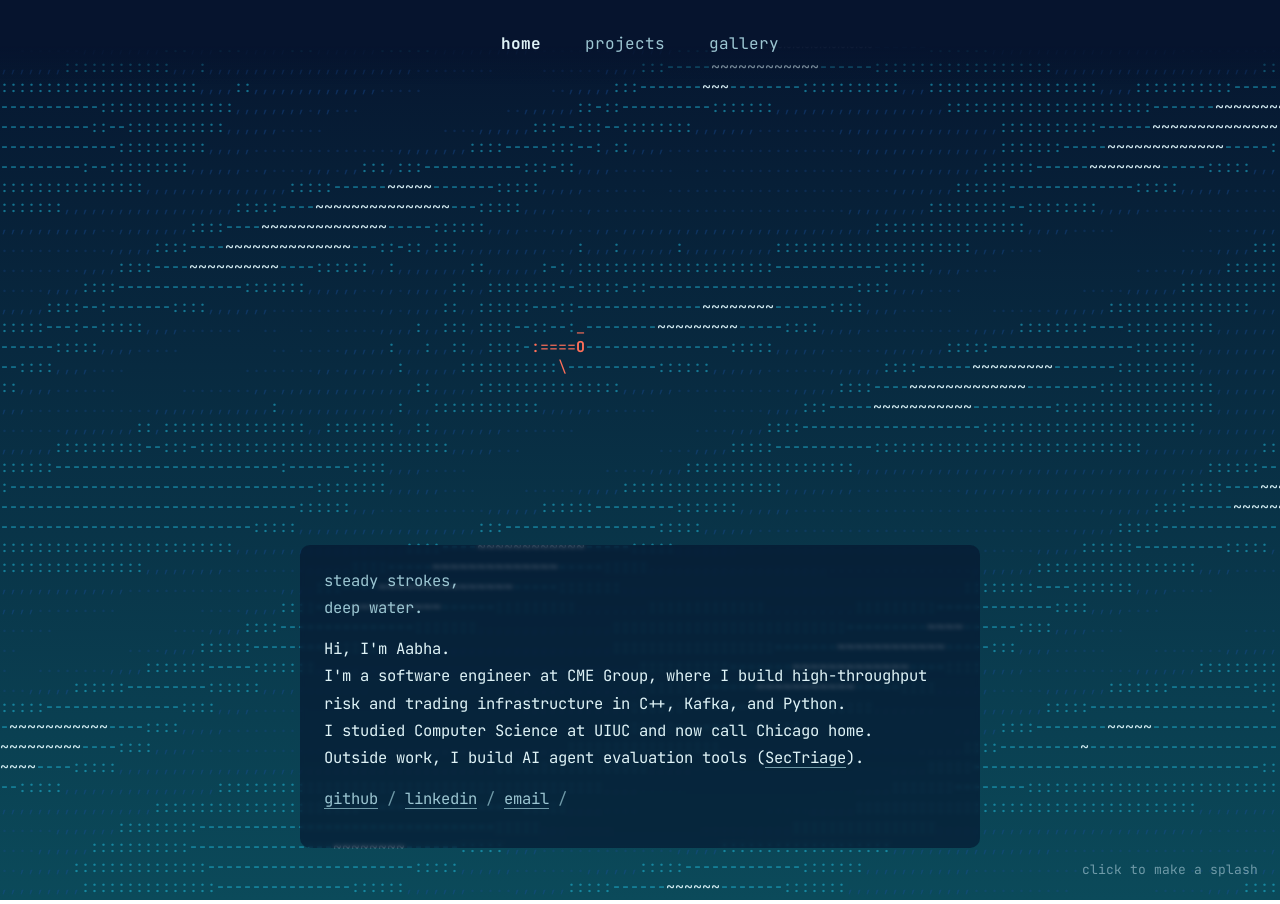
==== index.html @ e5207d67 "Update intro: add Chicago, drop carbon-aware" ====
<!doctype html>
<html lang="en" data-theme="dark">
<head>
<meta charset="utf-8">
<meta name="viewport" content="width=device-width, initial-scale=1">
<title>Aabha Vyas</title>
<meta name="description" content="Software engineer building reliable systems and AI evaluation tools.">
<script src="theme.js"></script>
<link rel="preconnect" href="https://fonts.googleapis.com">
<link rel="preconnect" href="https://fonts.gstatic.com" crossorigin>
<link href="https://fonts.googleapis.com/css2?family=JetBrains+Mono:wght@400;700&display=swap" rel="stylesheet">
<link rel="stylesheet" href="style.css">
</head>
<body class="home">
<canvas id="ocean" aria-hidden="true"></canvas>
<nav>
  <a href="index.html" aria-current="page">home</a>
  <a href="projects.html">projects</a>
  <a href="gallery.html">gallery</a>
</nav>
<main class="home">
  <div class="col home-text">
    <p class="tagline">steady strokes,<br>deep water.</p>
    <p>Hi, I'm Aabha.<br>
    I'm a software engineer at CME Group, where I build high-throughput risk and trading infrastructure in C++, Kafka, and Python.<br>
    I studied Computer Science at UIUC and now call Chicago home.<br>
    Outside work, I build AI agent evaluation tools (<a href="sectriage.html">SecTriage</a>).</p>
    <p class="links">
      <!-- TODO: replace GITHUB_USERNAME with your GitHub username -->
      <a href="https://github.com/aabha-vyas">github</a> /
      <a href="https://www.linkedin.com/in/aabha-vyas">linkedin</a> /
      <a href="mailto:aabha002@gmail.com">email</a> /
    </p>
  </div>
</main>
<div class="hint">click to make a splash</div>
<script src="ocean.js"></script>
</body>
</html>
---- style.css ----
:root {
  --bg: #06142e;
  --bg2: #0b4a5a;
  --text: #dff3f7;
  --dim: #9cc6d2;
  --faint: #6f9aa8;
  --accent: #3df0e0;
  --card: #0e3a5c;
  --card-2: #0c2e4a;
  --khaki: #0f6f7a;
  --line: rgba(223, 243, 247, 0.16);
  --wave-deep: #1b4f9c;
  --wave: #22c4e6;
  --crest: #e4fbff;
  --swimmer: #ff6f59;
}
[data-theme="light"] {
  --bg: #dff6f6;
  --bg2: #dff6f6;
  --text: #06284f;
  --dim: #2d5878;
  --faint: #5c859a;
  --accent: #007f8f;
  --card: #bfe6ea;
  --card-2: #cdeff0;
  --khaki: #8fd8d8;
  --line: rgba(6, 40, 79, 0.18);
  --wave-deep: #1f5fa8;
  --wave: #2a9cc0;
  --crest: #06284f;
  --swimmer: #e0533d;
}

* { box-sizing: border-box; }
html { scroll-behavior: smooth; }
body {
  margin: 0;
  background: linear-gradient(var(--bg), var(--bg2)) fixed;
  color: var(--text);
  font-family: "JetBrains Mono", ui-monospace, "SF Mono", Menlo, Consolas, monospace;
  font-size: 15.5px;
  line-height: 1.75;
  -webkit-font-smoothing: antialiased;
}
a { color: inherit; text-decoration: underline; text-decoration-color: var(--faint); text-underline-offset: 4px; }
a:hover { text-decoration-color: var(--accent); color: var(--accent); }
img { max-width: 100%; display: block; }

/* navigation */
nav {
  position: relative; z-index: 5;
  display: flex; justify-content: center; align-items: center; gap: 44px;
  padding: 30px 20px 26px;
  background: linear-gradient(var(--bg) 55%, transparent);
}
nav a { color: var(--dim); text-decoration: none; font-size: 16px; }
nav a:hover { color: var(--text); }
nav a[aria-current="page"] { color: var(--text); font-weight: 700; }

.col { width: min(680px, calc(100% - 40px)); margin: 0 auto; }
.wide { width: min(1080px, calc(100% - 40px)); margin: 0 auto; }

/* home */
#ocean { position: fixed; inset: 0; width: 100%; height: 100%; z-index: 0; }
body.home { overflow-x: hidden; }
main.home {
  position: relative; z-index: 2; min-height: calc(100vh - 80px);
  display: flex; flex-direction: column; justify-content: flex-end;
  padding-bottom: 56px; pointer-events: none;
}
main.home a { pointer-events: auto; }
.home-text { padding: 22px 24px; border-radius: 10px;
  background: color-mix(in srgb, var(--bg) 62%, transparent); backdrop-filter: blur(2px); }
.tagline { color: var(--dim); margin: 0 0 26px; }
.home-text p { margin: 0 0 14px; }
.links { color: var(--faint); }
.links a { color: var(--dim); }
.hint { position: fixed; right: 22px; bottom: 18px; z-index: 2; color: var(--faint); font-size: 13px; pointer-events: none; }

/* shared page pieces */
h1, h2 { font-weight: 700; line-height: 1.3; margin: 0; }
h1 { font-size: 28px; }
h2 { font-size: 20px; }
.page-head { padding: 54px 0 26px; }
.sub { color: var(--dim); margin: 6px 0 0; }
.tag { font-size: 13px; color: var(--faint); margin-left: 10px; font-weight: 400; }
.chip { display: inline-block; background: var(--khaki); color: #e4fbff; font-size: 12px; padding: 1px 10px; border-radius: 99px; margin-right: 10px; }
[data-theme="light"] .chip { color: #06284f; }
h3.label { font-size: 13px; letter-spacing: .12em; text-transform: uppercase; color: var(--accent); margin: 38px 0 10px; font-weight: 700; }

/* projects grid */
.cards { display: grid; grid-template-columns: repeat(auto-fill, minmax(320px, 1fr)); gap: 26px; padding-bottom: 80px; }
.card-link { text-decoration: none; display: block; }
.poster {
  aspect-ratio: 4 / 3; border-radius: 6px; padding: 26px; position: relative; overflow: hidden;
  display: flex; flex-direction: column; justify-content: space-between; color: #e4fbff;
  transition: transform .25s ease;
}
.card-link:hover .poster { transform: translateY(-3px); }
.poster .name { font-size: 22px; font-weight: 700; }
.poster pre { margin: 0; font: inherit; font-size: 13px; line-height: 1.6; color: rgba(228,251,255,.82); }
.poster.sec { background: radial-gradient(120% 90% at 85% 100%, #22c4e6 0%, rgba(34,196,230,0) 55%), linear-gradient(160deg, #0e3a8c, #06142e 70%); }
.poster.green { background: radial-gradient(120% 90% at 10% 100%, #3ddba0 0%, rgba(61,219,160,0) 60%), linear-gradient(160deg, #0d5a4a, #06142e 75%); }
.poster.soon { background: transparent; border: 1.5px dashed var(--line); color: var(--faint); align-items: center; justify-content: center; }
.card-meta { margin-top: 14px; font-size: 17px; font-weight: 700; }
.card-desc { color: var(--dim); margin: 0; }

/* project page */
article p { margin: 0 0 16px; }
.box { background: var(--card); color: #e4fbff; border-radius: 8px; padding: 20px 24px; margin: 18px 0; }
.box.alt { background: var(--card-2); color: var(--text); }
.box h3.label { margin-top: 0; color: inherit; opacity: .8; }
[data-theme="light"] .box { color: var(--text); }
.stats { display: grid; grid-template-columns: repeat(3, 1fr); gap: 14px; margin: 18px 0; }
.stat { background: var(--card-2); border-radius: 8px; padding: 16px 18px; }
.stat .n { font-size: 24px; font-weight: 700; }
.stat .l { font-size: 13px; color: var(--dim); }
.bar-row { display: grid; grid-template-columns: 170px 1fr; gap: 14px; align-items: center; margin: 12px 0; }
.track { background: rgba(0,0,0,.25); border-radius: 6px; height: 28px; overflow: hidden; }
[data-theme="light"] .track { background: rgba(6,40,79,.1); }
.fill { height: 100%; display: flex; align-items: center; padding-left: 10px; font-size: 13px; font-weight: 700; color: #06142e; }
.fill.agent { width: 92%; background: var(--accent); }
[data-theme="light"] .fill.agent { color: #dff6f6; }
.fill.scan { width: 30%; background: var(--dim); }
[data-theme="light"] .fill.scan { color: #dff6f6; }
.note { font-size: 13.5px; color: var(--dim); }
.todo { border: 1.5px dashed var(--accent); border-radius: 8px; padding: 14px 20px; }
.todo b { color: var(--accent); }
ul.clean { padding-left: 20px; margin: 0 0 16px; }
.back { display: inline-block; margin-top: 40px; color: var(--dim); }

/* gallery */
.grid { column-count: 3; column-gap: 16px; padding-bottom: 80px; }
.grid figure { margin: 0 0 16px; break-inside: avoid; cursor: zoom-in; }
.grid img { width: 100%; border-radius: 4px; }
.grid figcaption { font-size: 13px; color: var(--dim); padding-top: 6px; }
.empty { color: var(--dim); padding: 30px 0 80px; }
#lightbox { position: fixed; inset: 0; z-index: 20; background: rgba(3, 10, 24, .94); display: none;
  align-items: center; justify-content: center; flex-direction: column; padding: 20px; cursor: zoom-out; }
#lightbox.open { display: flex; }
#lightbox img { max-height: 84vh; max-width: 94vw; border-radius: 4px; }
#lightbox p { color: #dff3f7; margin: 12px 0 0; font-size: 14px; }

footer { padding: 30px 0 50px; color: var(--faint); font-size: 13px; border-top: 1px solid var(--line); }

@media (max-width: 760px) {
  nav { gap: 26px; padding-top: 26px; }
  .grid { column-count: 2; }
  .stats { grid-template-columns: 1fr; }
  .bar-row { grid-template-columns: 1fr; gap: 6px; }
  .hint { display: none; }
  main.home { padding-bottom: 36px; }
}
@media (max-width: 480px) { .grid { column-count: 1; } }
@media (prefers-reduced-motion: reduce) { * { transition: none !important; scroll-behavior: auto !important; } }
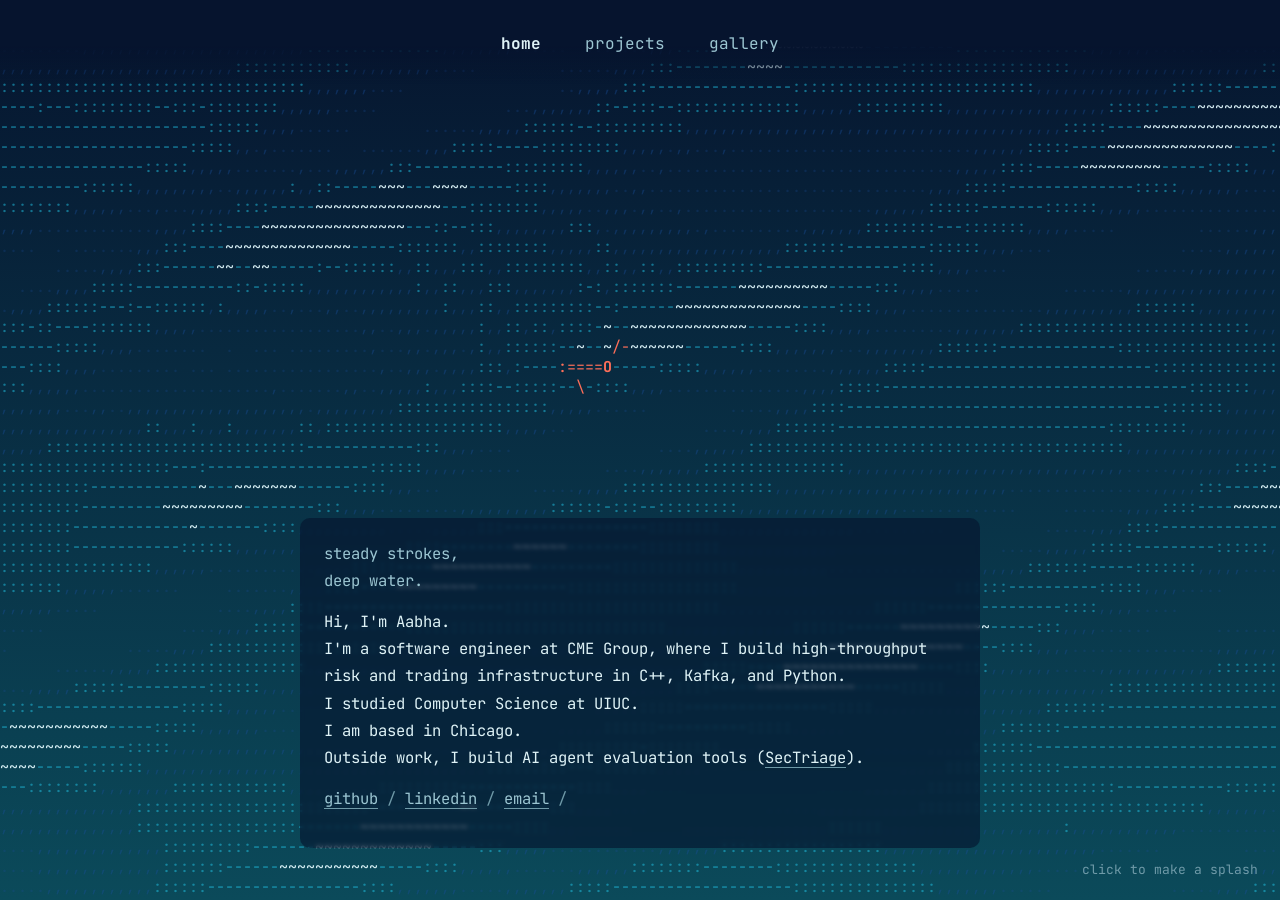
==== commit 31da798f: "Chicago on its own line" ====
--- a/index.html
+++ b/index.html
@@ -23,7 +23,8 @@
     <p class="tagline">steady strokes,<br>deep water.</p>
     <p>Hi, I'm Aabha.<br>
     I'm a software engineer at CME Group, where I build high-throughput risk and trading infrastructure in C++, Kafka, and Python.<br>
-    I studied Computer Science at UIUC and now call Chicago home.<br>
+    I studied Computer Science at UIUC.<br>
+    I am based in Chicago.<br>
     Outside work, I build AI agent evaluation tools (<a href="sectriage.html">SecTriage</a>).</p>
     <p class="links">
       <!-- TODO: replace GITHUB_USERNAME with your GitHub username -->
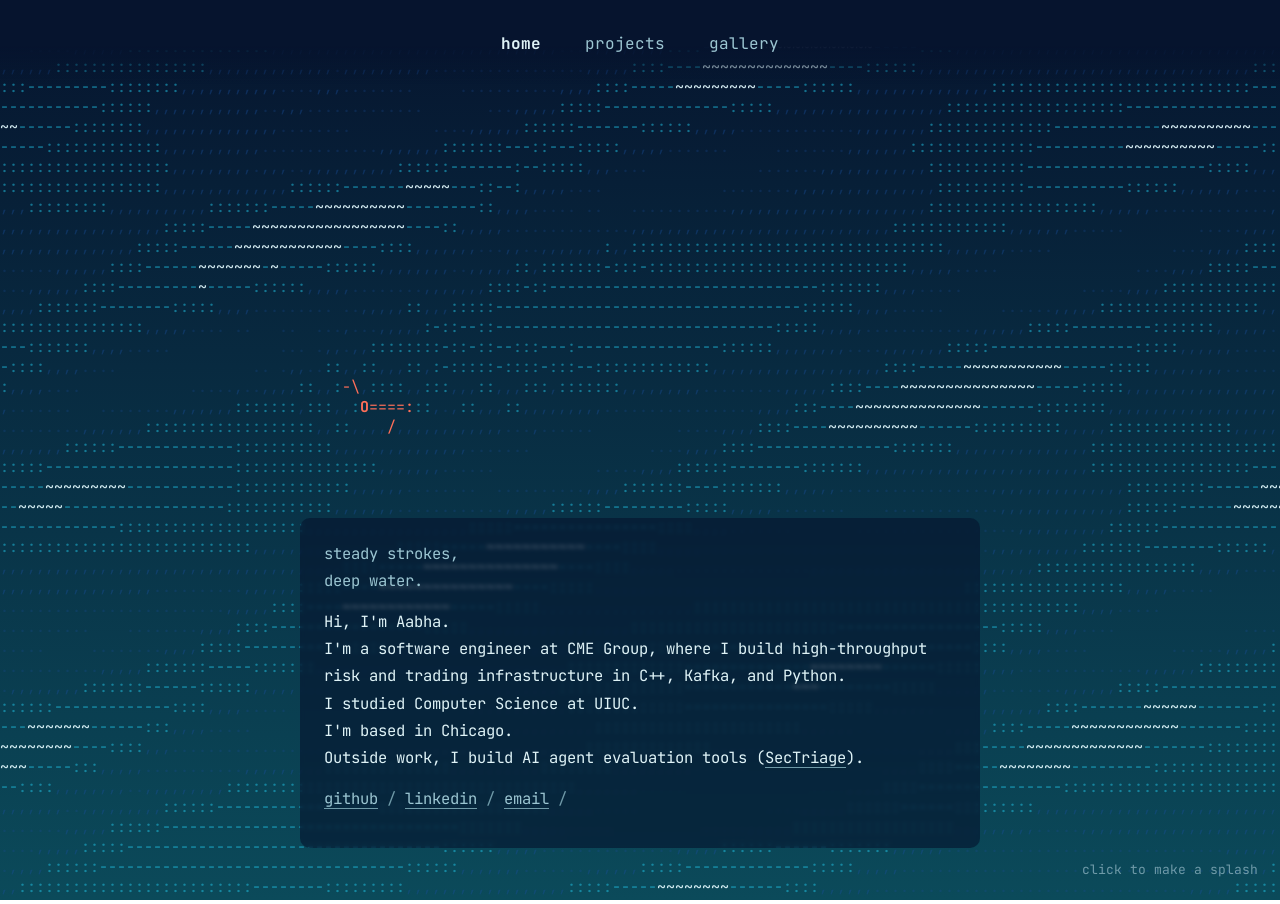
==== commit 6a799d87: "Use contraction" ====
--- a/index.html
+++ b/index.html
@@ -24,7 +24,7 @@
     <p>Hi, I'm Aabha.<br>
     I'm a software engineer at CME Group, where I build high-throughput risk and trading infrastructure in C++, Kafka, and Python.<br>
     I studied Computer Science at UIUC.<br>
-    I am based in Chicago.<br>
+    I'm based in Chicago.<br>
     Outside work, I build AI agent evaluation tools (<a href="sectriage.html">SecTriage</a>).</p>
     <p class="links">
       <!-- TODO: replace GITHUB_USERNAME with your GitHub username -->
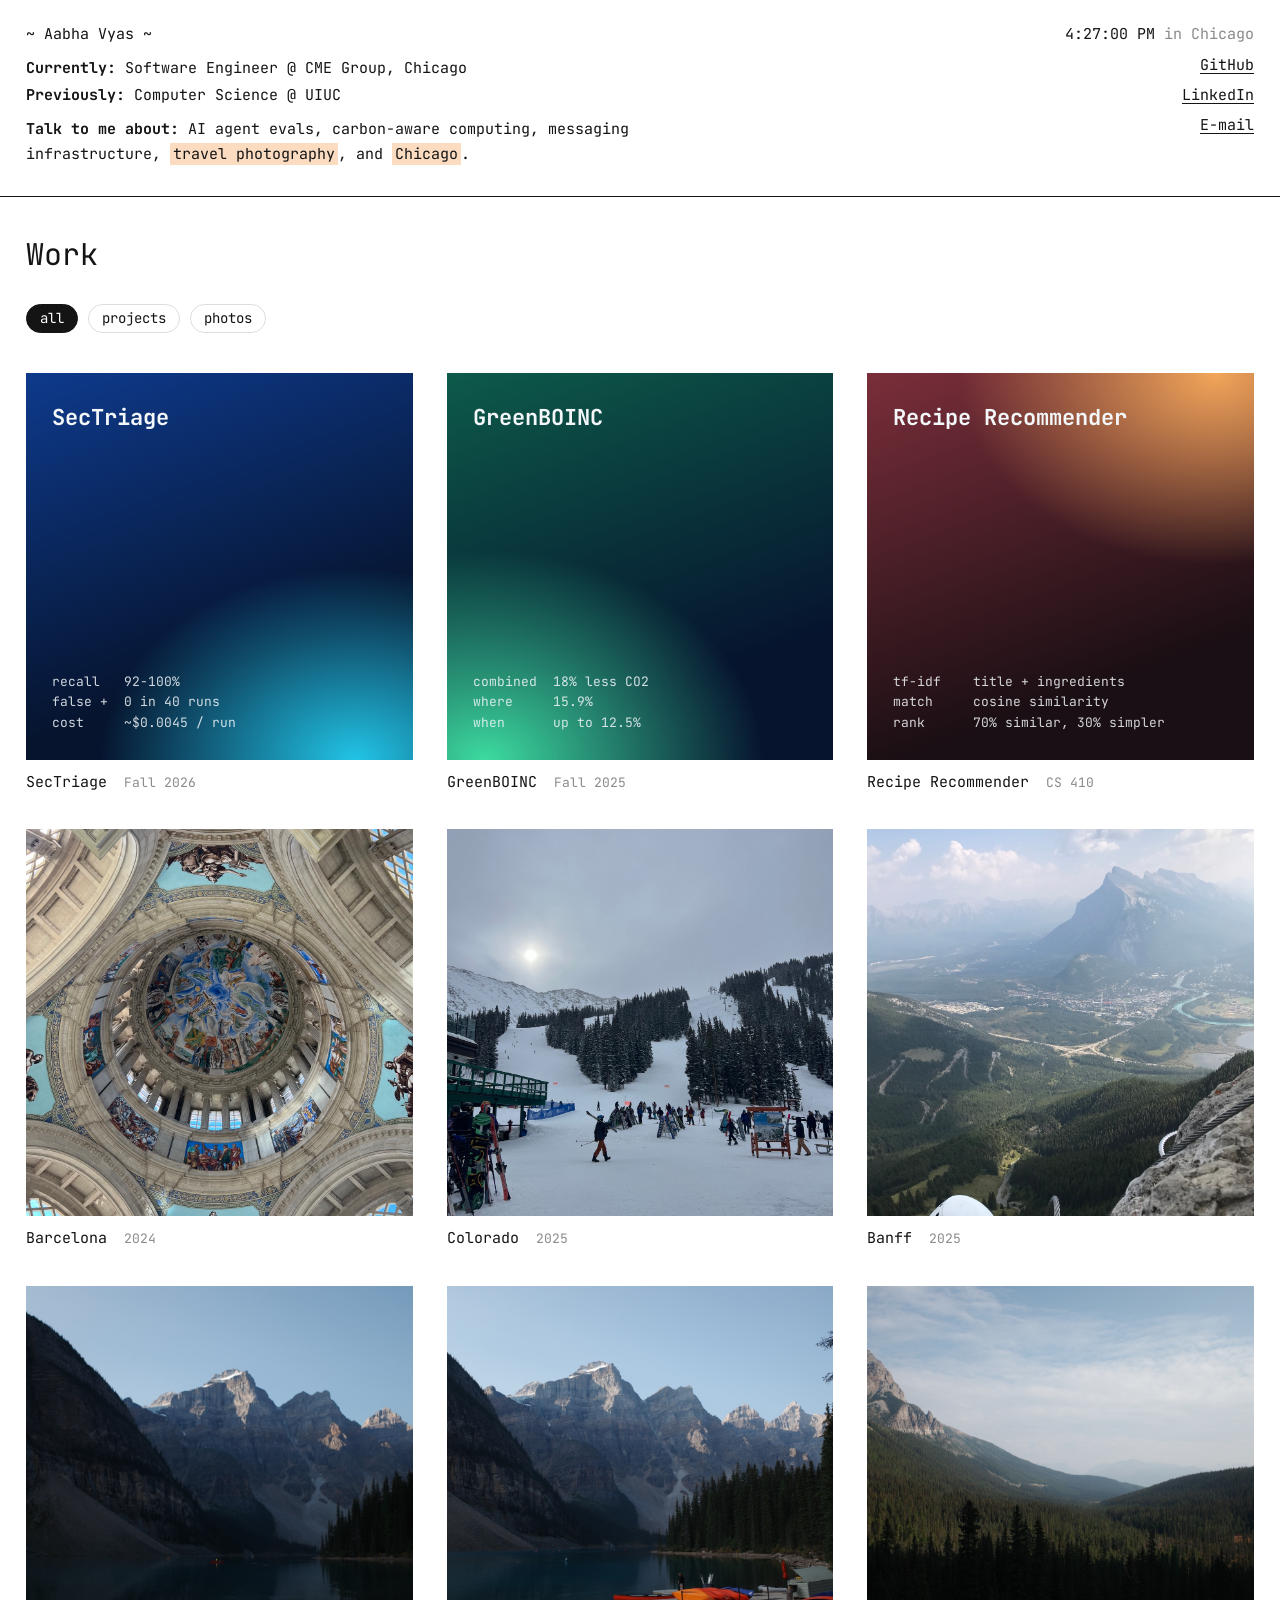
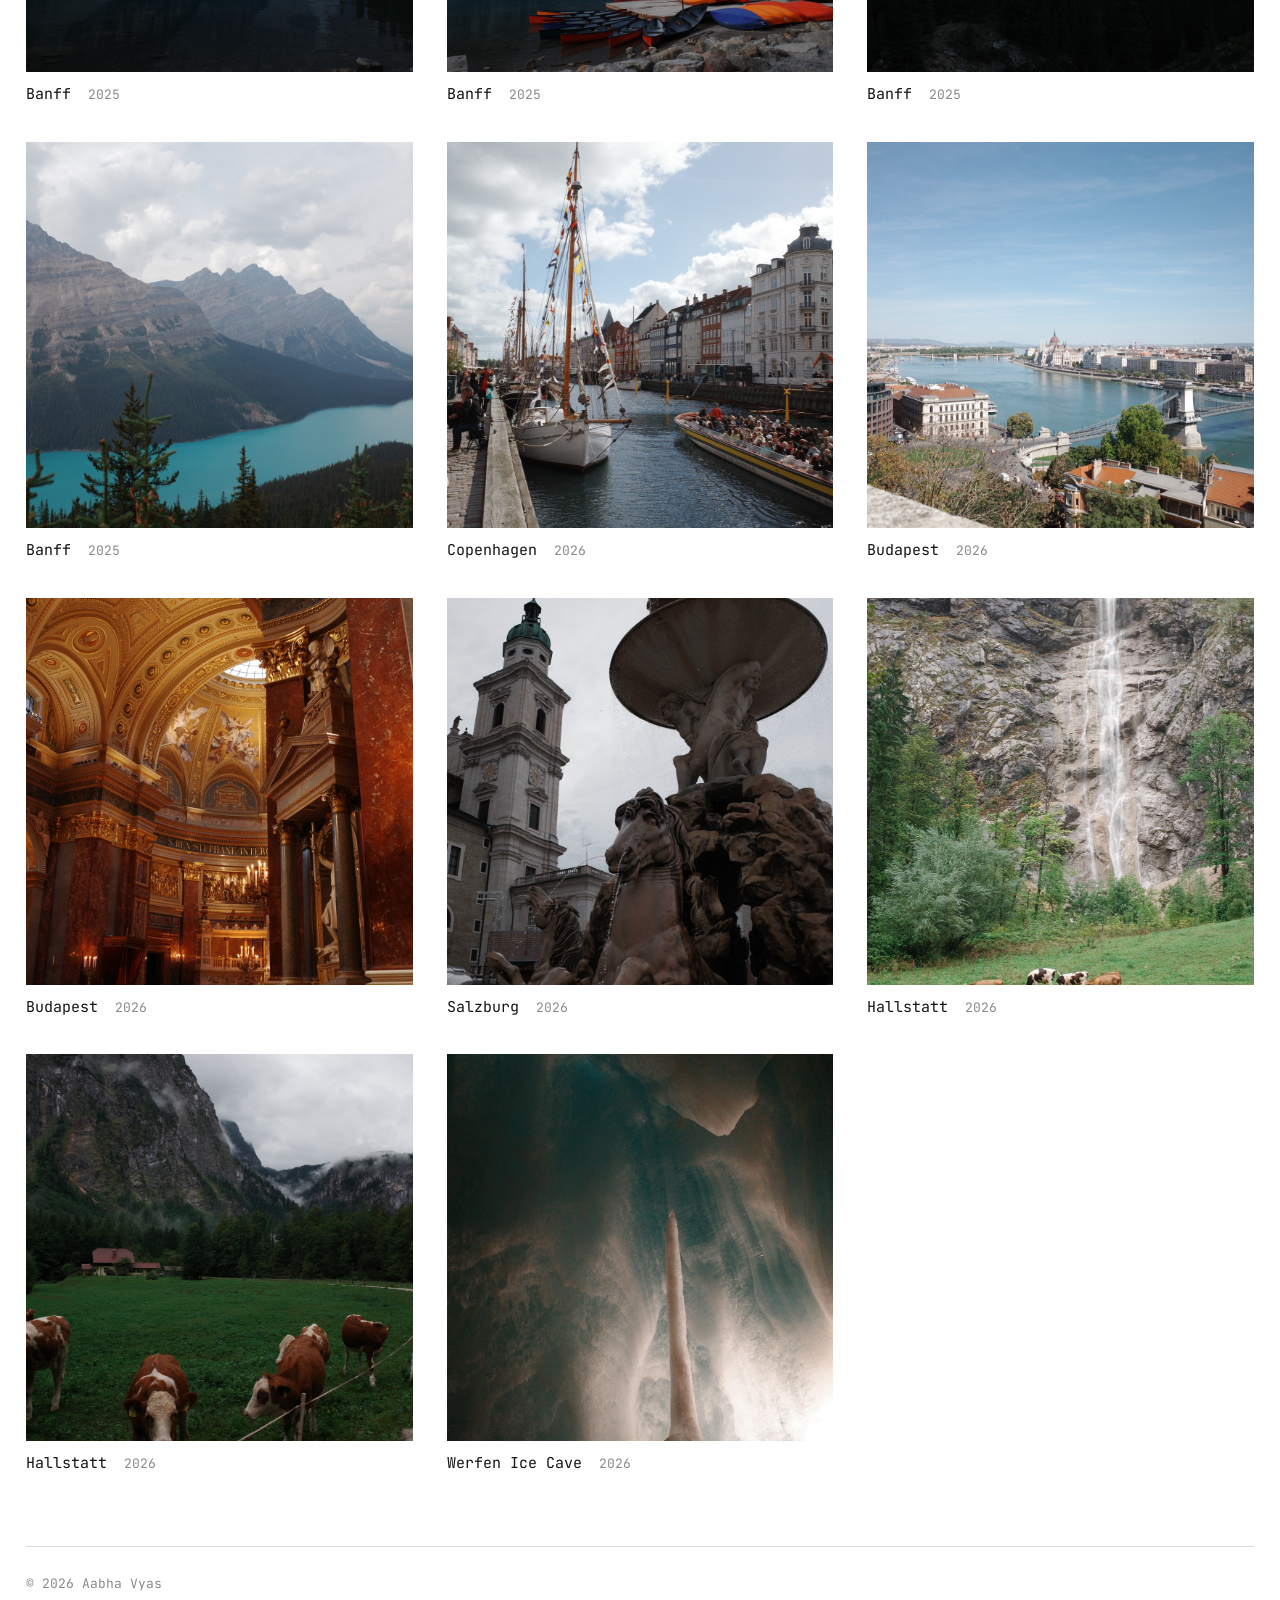
==== commit de7a98f7: "Redesign site with light header layout and filterable work grid Adds the Recipe Recommender project " ====
--- a/index.html
+++ b/index.html
@@ -1,5 +1,5 @@
 <!doctype html>
-<html lang="en" data-theme="dark">
+<html lang="en" data-theme="light">
 <head>
 <meta charset="utf-8">
 <meta name="viewport" content="width=device-width, initial-scale=1">
@@ -11,30 +11,68 @@
 <link href="https://fonts.googleapis.com/css2?family=JetBrains+Mono:wght@400;700&display=swap" rel="stylesheet">
 <link rel="stylesheet" href="style.css">
 </head>
-<body class="home">
-<canvas id="ocean" aria-hidden="true"></canvas>
-<nav>
-  <a href="index.html" aria-current="page">home</a>
-  <a href="projects.html">projects</a>
-  <a href="gallery.html">gallery</a>
-</nav>
-<main class="home">
-  <div class="col home-text">
-    <p class="tagline">steady strokes,<br>deep water.</p>
-    <p>Hi, I'm Aabha.<br>
-    I'm a software engineer at CME Group, where I build high-throughput risk and trading infrastructure in C++, Kafka, and Python.<br>
-    I studied Computer Science at UIUC.<br>
-    I'm based in Chicago.<br>
-    Outside work, I build AI agent evaluation tools (<a href="sectriage.html">SecTriage</a>).</p>
-    <p class="links">
-      <!-- TODO: replace GITHUB_USERNAME with your GitHub username -->
-      <a href="https://github.com/aabha-vyas">github</a> /
-      <a href="https://www.linkedin.com/in/aabha-vyas">linkedin</a> /
-      <a href="mailto:aabha002@gmail.com">email</a> /
-    </p>
+<body>
+<header class="intro">
+  <div class="intro-left">
+    <p class="site-name">~ Aabha Vyas ~</p>
+    <p><b>Currently:</b> Software Engineer @ CME Group, Chicago</p>
+    <p><b>Previously:</b> Computer Science @ UIUC</p>
+    <!-- Edit this line to whatever you actually like talking about. -->
+    <p class="about"><b>Talk to me about:</b> AI agent evals, carbon-aware computing, messaging infrastructure, <mark>travel photography</mark>, and <mark>Chicago</mark>.</p>
   </div>
+  <div class="intro-right">
+    <p class="clock"><span id="clock">&nbsp;</span> <span class="faint">in Chicago</span></p>
+    <ul class="side-links">
+      <li><a href="https://github.com/aabha-vyas">GitHub</a></li>
+      <li><a href="https://www.linkedin.com/in/aabha-vyas">LinkedIn</a></li>
+      <li><a href="mailto:aabha002@gmail.com">E-mail</a></li>
+    </ul>
+  </div>
+</header>
+
+<main class="work" id="work">
+  <h2>Work</h2>
+  <div class="pills" role="group" aria-label="Filter work">
+    <button class="pill on" data-filter="all">all</button>
+    <button class="pill" data-filter="projects">projects</button>
+    <button class="pill" data-filter="photos">photos</button>
+  </div>
+
+  <div class="tiles" id="tiles">
+    <a class="tile" data-kind="projects" href="sectriage.html">
+      <div class="poster sec">
+        <div class="name">SecTriage</div>
+        <pre>recall   92-100%
+false +  0 in 40 runs
+cost     ~$0.0045 / run</pre>
+      </div>
+      <p class="tile-cap">SecTriage <span class="tag">Fall 2026</span></p>
+    </a>
+    <a class="tile" data-kind="projects" href="greenboinc.html">
+      <div class="poster green">
+        <div class="name">GreenBOINC</div>
+        <pre>combined  18% less CO2
+where     15.9%
+when      up to 12.5%</pre>
+      </div>
+      <p class="tile-cap">GreenBOINC <span class="tag">Fall 2025</span></p>
+    </a>
+    <a class="tile" data-kind="projects" href="recipes.html">
+      <div class="poster recipe">
+        <div class="name">Recipe Recommender</div>
+        <pre>tf-idf    title + ingredients
+match     cosine similarity
+rank      70% similar, 30% simpler</pre>
+      </div>
+      <p class="tile-cap">Recipe Recommender <span class="tag">CS 410</span></p>
+    </a>
+    <!-- photo tiles are added from photos.js -->
+  </div>
+  <footer>&copy; 2026 Aabha Vyas</footer>
 </main>
-<div class="hint">click to make a splash</div>
-<script src="ocean.js"></script>
+
+<div id="lightbox"><img alt=""><p></p></div>
+<script src="photos.js"></script>
+<script src="site.js"></script>
 </body>
 </html>
--- a/style.css
+++ b/style.css
@@ -1,155 +1,148 @@
 :root {
-  --bg: #06142e;
-  --bg2: #0b4a5a;
-  --text: #dff3f7;
-  --dim: #9cc6d2;
-  --faint: #6f9aa8;
-  --accent: #3df0e0;
-  --card: #0e3a5c;
-  --card-2: #0c2e4a;
-  --khaki: #0f6f7a;
-  --line: rgba(223, 243, 247, 0.16);
-  --wave-deep: #1b4f9c;
-  --wave: #22c4e6;
-  --crest: #e4fbff;
-  --swimmer: #ff6f59;
-}
-[data-theme="light"] {
-  --bg: #dff6f6;
-  --bg2: #dff6f6;
-  --text: #06284f;
-  --dim: #2d5878;
-  --faint: #5c859a;
-  --accent: #007f8f;
-  --card: #bfe6ea;
-  --card-2: #cdeff0;
-  --khaki: #8fd8d8;
-  --line: rgba(6, 40, 79, 0.18);
-  --wave-deep: #1f5fa8;
-  --wave: #2a9cc0;
-  --crest: #06284f;
-  --swimmer: #e0533d;
+  --bg: #ffffff;
+  --text: #141414;
+  --dim: #555555;
+  --faint: #8a8a8a;
+  --rule: #141414;
+  --line: rgba(20, 20, 20, 0.14);
+  --accent: #b4532a;
+  --mark: #fbdcc0;
+  --card: #f5f1ea;
+  --card-2: #faf8f4;
+  --chip: #fbdcc0;
 }
 
 * { box-sizing: border-box; }
 html { scroll-behavior: smooth; }
 body {
   margin: 0;
-  background: linear-gradient(var(--bg), var(--bg2)) fixed;
+  background: var(--bg);
   color: var(--text);
   font-family: "JetBrains Mono", ui-monospace, "SF Mono", Menlo, Consolas, monospace;
-  font-size: 15.5px;
-  line-height: 1.75;
+  font-size: 15px;
+  line-height: 1.7;
   -webkit-font-smoothing: antialiased;
 }
-a { color: inherit; text-decoration: underline; text-decoration-color: var(--faint); text-underline-offset: 4px; }
-a:hover { text-decoration-color: var(--accent); color: var(--accent); }
+a { color: inherit; text-decoration: underline; text-underline-offset: 3px; text-decoration-thickness: 1px; }
+a:hover { color: var(--accent); }
 img { max-width: 100%; display: block; }
+mark { background: var(--mark); color: inherit; padding: 1px 3px; }
+.faint { color: var(--faint); }
 
-/* navigation */
-nav {
-  position: relative; z-index: 5;
-  display: flex; justify-content: center; align-items: center; gap: 44px;
-  padding: 30px 20px 26px;
-  background: linear-gradient(var(--bg) 55%, transparent);
+/* top of every page */
+.intro, .site-head {
+  display: flex; justify-content: space-between; align-items: flex-start; gap: 30px;
+  padding: 22px 26px 26px; border-bottom: 1.5px solid var(--rule);
 }
-nav a { color: var(--dim); text-decoration: none; font-size: 16px; }
-nav a:hover { color: var(--text); }
-nav a[aria-current="page"] { color: var(--text); font-weight: 700; }
+.intro p { margin: 0 0 2px; }
+.intro .site-name { margin-bottom: 8px; }
+.intro .about { max-width: 640px; margin-top: 8px; }
+.site-name { font-weight: 400; text-decoration: none; }
+.intro-right { text-align: right; flex-shrink: 0; }
+.clock { margin: 0 0 14px; font-variant-numeric: tabular-nums; }
+.side-links { list-style: none; margin: 0; padding: 0; line-height: 2; }
+.site-head { align-items: center; padding-bottom: 20px; }
+.site-head nav { display: flex; gap: 26px; }
+.site-head nav a { text-decoration: none; color: var(--dim); }
+.site-head nav a:hover, .site-head nav a[aria-current="page"] { color: var(--text); text-decoration: underline; }
 
-.col { width: min(680px, calc(100% - 40px)); margin: 0 auto; }
+/* home: work grid */
+.work { padding: 0 26px; }
+.work h2 { font-size: 30px; font-weight: 400; margin: 38px 0 30px; }
+.pills { display: flex; gap: 10px; flex-wrap: wrap; margin-bottom: 40px; }
+.pill {
+  font: inherit; font-size: 14px; color: var(--text); background: transparent; cursor: pointer;
+  border: 1px solid var(--line); border-radius: 99px; padding: 2px 13px;
+}
+.pill:hover { border-color: var(--text); }
+.pill.on { background: var(--text); border-color: var(--text); color: var(--bg); }
+.tiles { display: grid; grid-template-columns: repeat(3, 1fr); gap: 34px; padding-bottom: 70px; }
+.tile { display: block; text-decoration: none; }
+.tile[hidden] { display: none; }
+.tile .poster, .tile .photo { aspect-ratio: 1 / 1; border-radius: 0; }
+.photo { overflow: hidden; background: var(--card); }
+.photo img { width: 100%; height: 100%; object-fit: cover; transition: transform .35s ease; }
+.tile:hover .photo img { transform: scale(1.03); }
+.tile-cap { margin: 10px 0 0; }
+.tile:hover .tile-cap { text-decoration: underline; text-underline-offset: 3px; }
+
+.col { width: min(700px, calc(100% - 40px)); margin: 0 auto; }
 .wide { width: min(1080px, calc(100% - 40px)); margin: 0 auto; }
 
-/* home */
-#ocean { position: fixed; inset: 0; width: 100%; height: 100%; z-index: 0; }
-body.home { overflow-x: hidden; }
-main.home {
-  position: relative; z-index: 2; min-height: calc(100vh - 80px);
-  display: flex; flex-direction: column; justify-content: flex-end;
-  padding-bottom: 56px; pointer-events: none;
-}
-main.home a { pointer-events: auto; }
-.home-text { padding: 22px 24px; border-radius: 10px;
-  background: color-mix(in srgb, var(--bg) 62%, transparent); backdrop-filter: blur(2px); }
-.tagline { color: var(--dim); margin: 0 0 26px; }
-.home-text p { margin: 0 0 14px; }
-.links { color: var(--faint); }
-.links a { color: var(--dim); }
-.hint { position: fixed; right: 22px; bottom: 18px; z-index: 2; color: var(--faint); font-size: 13px; pointer-events: none; }
+/* shared page pieces */
+h1, h2 { font-weight: 400; line-height: 1.3; margin: 0; }
+h1 { font-size: 30px; }
+h2 { font-size: 20px; }
+.page-head { padding: 44px 0 24px; }
+.sub { color: var(--dim); margin: 6px 0 0; }
+.tag { font-size: 13px; color: var(--faint); margin-left: 8px; font-weight: 400; }
+.chip { display: inline-block; background: var(--chip); color: var(--text); font-size: 12px; padding: 1px 10px; border-radius: 99px; margin-right: 10px; }
+h3.label { font-size: 13px; letter-spacing: .1em; text-transform: uppercase; color: var(--accent); margin: 38px 0 10px; font-weight: 700; }
 
-/* shared page pieces */
-h1, h2 { font-weight: 700; line-height: 1.3; margin: 0; }
-h1 { font-size: 28px; }
-h2 { font-size: 20px; }
-.page-head { padding: 54px 0 26px; }
-.sub { color: var(--dim); margin: 6px 0 0; }
-.tag { font-size: 13px; color: var(--faint); margin-left: 10px; font-weight: 400; }
-.chip { display: inline-block; background: var(--khaki); color: #e4fbff; font-size: 12px; padding: 1px 10px; border-radius: 99px; margin-right: 10px; }
-[data-theme="light"] .chip { color: #06284f; }
-h3.label { font-size: 13px; letter-spacing: .12em; text-transform: uppercase; color: var(--accent); margin: 38px 0 10px; font-weight: 700; }
-
-/* projects grid */
-.cards { display: grid; grid-template-columns: repeat(auto-fill, minmax(320px, 1fr)); gap: 26px; padding-bottom: 80px; }
+/* projects page and posters */
+.cards { display: grid; grid-template-columns: repeat(auto-fill, minmax(300px, 1fr)); gap: 30px; padding-bottom: 70px; }
 .card-link { text-decoration: none; display: block; }
 .poster {
-  aspect-ratio: 4 / 3; border-radius: 6px; padding: 26px; position: relative; overflow: hidden;
-  display: flex; flex-direction: column; justify-content: space-between; color: #e4fbff;
+  aspect-ratio: 4 / 3; padding: 26px; position: relative; overflow: hidden;
+  display: flex; flex-direction: column; justify-content: space-between; color: #f3f7fa;
   transition: transform .25s ease;
 }
-.card-link:hover .poster { transform: translateY(-3px); }
+.card-link:hover .poster, .tile:hover .poster { transform: translateY(-3px); }
 .poster .name { font-size: 22px; font-weight: 700; }
-.poster pre { margin: 0; font: inherit; font-size: 13px; line-height: 1.6; color: rgba(228,251,255,.82); }
+.poster pre { margin: 0; font: inherit; font-size: 13px; line-height: 1.6; color: rgba(243,247,250,.85); }
 .poster.sec { background: radial-gradient(120% 90% at 85% 100%, #22c4e6 0%, rgba(34,196,230,0) 55%), linear-gradient(160deg, #0e3a8c, #06142e 70%); }
 .poster.green { background: radial-gradient(120% 90% at 10% 100%, #3ddba0 0%, rgba(61,219,160,0) 60%), linear-gradient(160deg, #0d5a4a, #06142e 75%); }
+.poster.recipe { background: radial-gradient(120% 90% at 90% 0%, #f2a65a 0%, rgba(242,166,90,0) 55%), linear-gradient(160deg, #7a2e3a, #1a0f14 75%); }
 .poster.soon { background: transparent; border: 1.5px dashed var(--line); color: var(--faint); align-items: center; justify-content: center; }
-.card-meta { margin-top: 14px; font-size: 17px; font-weight: 700; }
+.card-meta { margin-top: 12px; font-size: 16px; }
 .card-desc { color: var(--dim); margin: 0; }
 
-/* project page */
+/* project write-ups */
 article p { margin: 0 0 16px; }
-.box { background: var(--card); color: #e4fbff; border-radius: 8px; padding: 20px 24px; margin: 18px 0; }
-.box.alt { background: var(--card-2); color: var(--text); }
-.box h3.label { margin-top: 0; color: inherit; opacity: .8; }
-[data-theme="light"] .box { color: var(--text); }
+.box { background: var(--card); border-radius: 4px; padding: 20px 24px; margin: 18px 0; }
+.box.alt { background: var(--card-2); border: 1px solid var(--line); }
+.box h3.label { margin-top: 0; color: var(--dim); }
 .stats { display: grid; grid-template-columns: repeat(3, 1fr); gap: 14px; margin: 18px 0; }
-.stat { background: var(--card-2); border-radius: 8px; padding: 16px 18px; }
+.stat { border: 1px solid var(--line); border-radius: 4px; padding: 16px 18px; }
 .stat .n { font-size: 24px; font-weight: 700; }
 .stat .l { font-size: 13px; color: var(--dim); }
 .bar-row { display: grid; grid-template-columns: 170px 1fr; gap: 14px; align-items: center; margin: 12px 0; }
-.track { background: rgba(0,0,0,.25); border-radius: 6px; height: 28px; overflow: hidden; }
-[data-theme="light"] .track { background: rgba(6,40,79,.1); }
-.fill { height: 100%; display: flex; align-items: center; padding-left: 10px; font-size: 13px; font-weight: 700; color: #06142e; }
+.track { background: var(--card); border-radius: 3px; height: 28px; overflow: hidden; }
+.fill { height: 100%; display: flex; align-items: center; padding-left: 10px; font-size: 13px; font-weight: 700; color: #fff; }
 .fill.agent { width: 92%; background: var(--accent); }
-[data-theme="light"] .fill.agent { color: #dff6f6; }
-.fill.scan { width: 30%; background: var(--dim); }
-[data-theme="light"] .fill.scan { color: #dff6f6; }
+.fill.scan { width: 30%; background: var(--faint); }
 .note { font-size: 13.5px; color: var(--dim); }
-.todo { border: 1.5px dashed var(--accent); border-radius: 8px; padding: 14px 20px; }
+.todo { border: 1.5px dashed var(--accent); border-radius: 4px; padding: 14px 20px; }
 .todo b { color: var(--accent); }
 ul.clean { padding-left: 20px; margin: 0 0 16px; }
 .back { display: inline-block; margin-top: 40px; color: var(--dim); }
+table.results { width: 100%; border-collapse: collapse; font-size: 14px; }
+table.results th, table.results td { text-align: left; padding: 6px 10px 6px 0; border-bottom: 1px solid var(--line); }
+table.results th { color: var(--dim); font-weight: 400; }
 
 /* gallery */
-.grid { column-count: 3; column-gap: 16px; padding-bottom: 80px; }
-.grid figure { margin: 0 0 16px; break-inside: avoid; cursor: zoom-in; }
-.grid img { width: 100%; border-radius: 4px; }
+.grid { column-count: 3; column-gap: 18px; padding-bottom: 70px; }
+.grid figure { margin: 0 0 18px; break-inside: avoid; cursor: zoom-in; }
+.grid img { width: 100%; }
 .grid figcaption { font-size: 13px; color: var(--dim); padding-top: 6px; }
 .empty { color: var(--dim); padding: 30px 0 80px; }
-#lightbox { position: fixed; inset: 0; z-index: 20; background: rgba(3, 10, 24, .94); display: none;
+#lightbox { position: fixed; inset: 0; z-index: 20; background: rgba(255, 255, 255, .96); display: none;
   align-items: center; justify-content: center; flex-direction: column; padding: 20px; cursor: zoom-out; }
 #lightbox.open { display: flex; }
-#lightbox img { max-height: 84vh; max-width: 94vw; border-radius: 4px; }
-#lightbox p { color: #dff3f7; margin: 12px 0 0; font-size: 14px; }
+#lightbox img { max-height: 84vh; max-width: 94vw; }
+#lightbox p { margin: 12px 0 0; font-size: 14px; }
 
-footer { padding: 30px 0 50px; color: var(--faint); font-size: 13px; border-top: 1px solid var(--line); }
+footer { padding: 26px 0 44px; color: var(--faint); font-size: 13px; border-top: 1px solid var(--line); }
 
-@media (max-width: 760px) {
-  nav { gap: 26px; padding-top: 26px; }
+@media (max-width: 900px) { .tiles { grid-template-columns: repeat(2, 1fr); gap: 24px; } }
+@media (max-width: 640px) {
+  .intro { flex-direction: column; gap: 16px; }
+  .intro-right { text-align: left; }
+  .side-links { display: flex; gap: 18px; }
+  .tiles { grid-template-columns: 1fr; }
   .grid { column-count: 2; }
   .stats { grid-template-columns: 1fr; }
   .bar-row { grid-template-columns: 1fr; gap: 6px; }
-  .hint { display: none; }
-  main.home { padding-bottom: 36px; }
 }
 @media (max-width: 480px) { .grid { column-count: 1; } }
 @media (prefers-reduced-motion: reduce) { * { transition: none !important; scroll-behavior: auto !important; } }
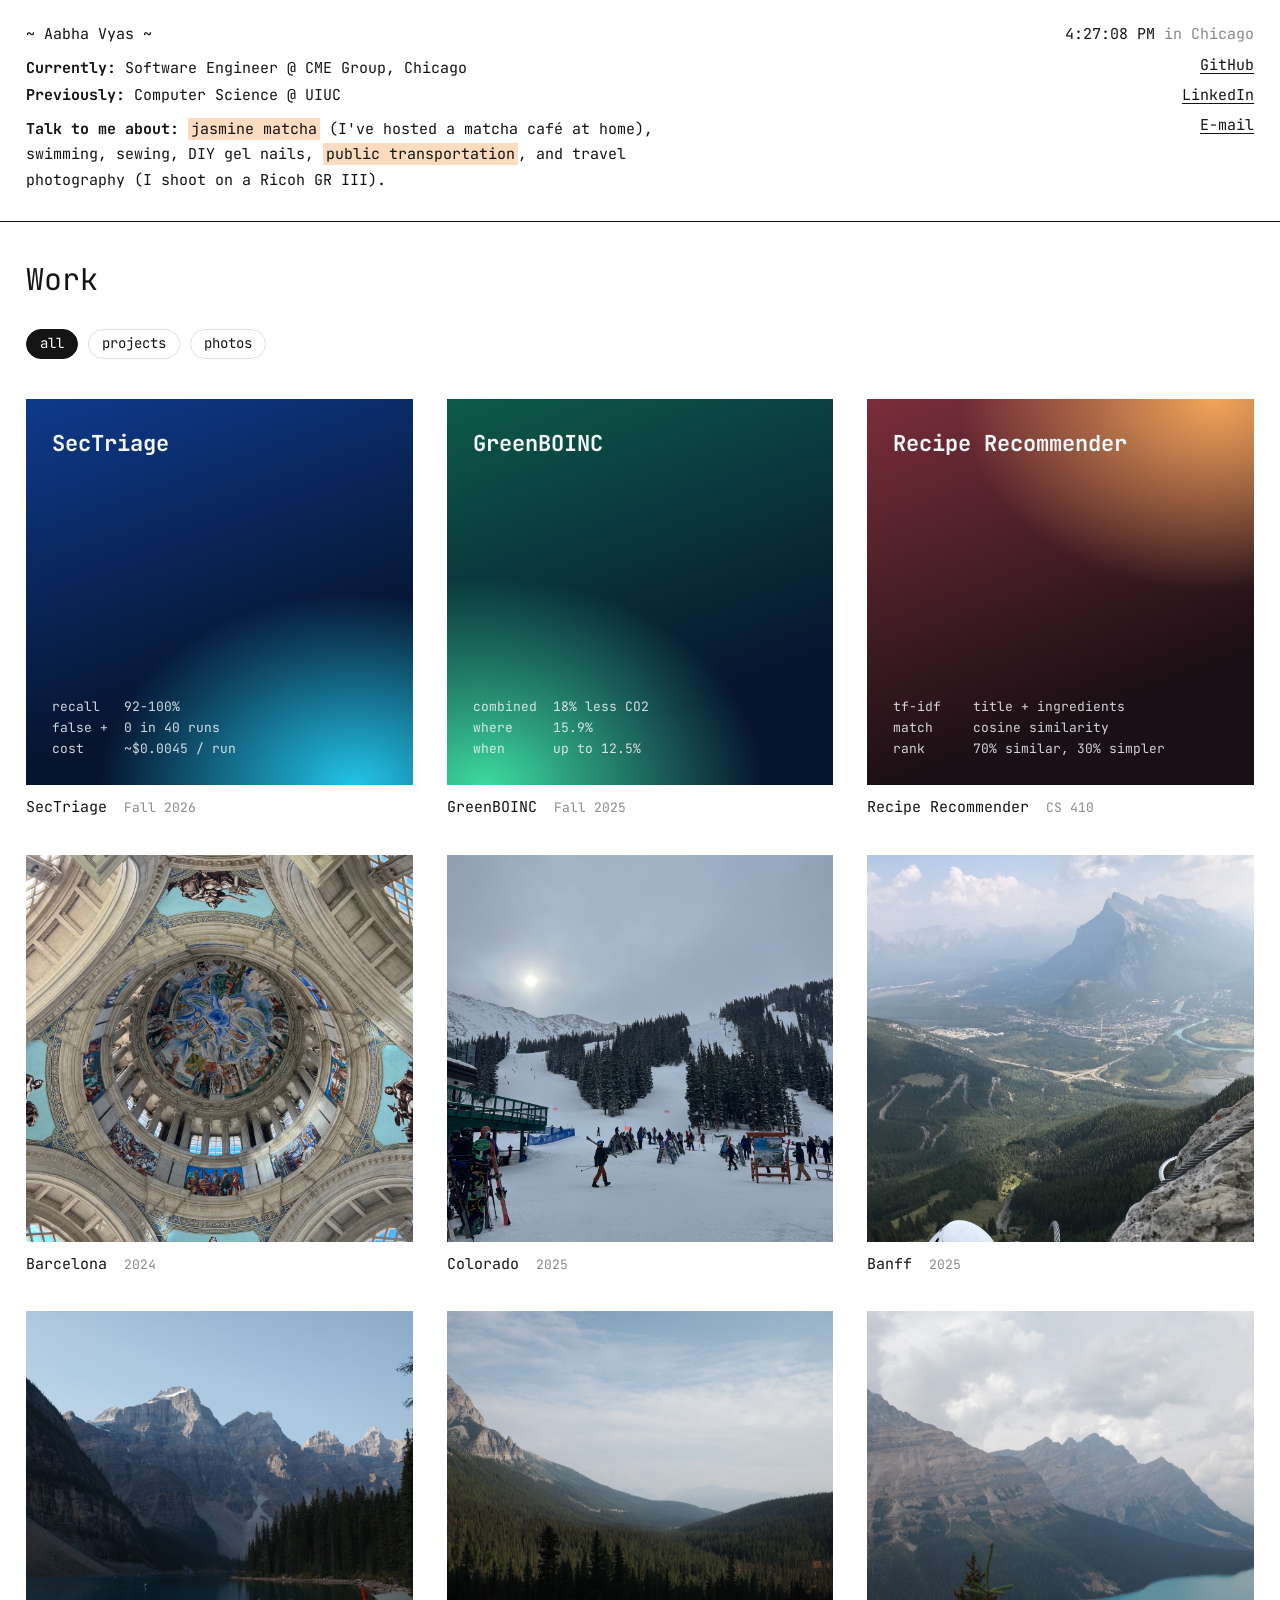
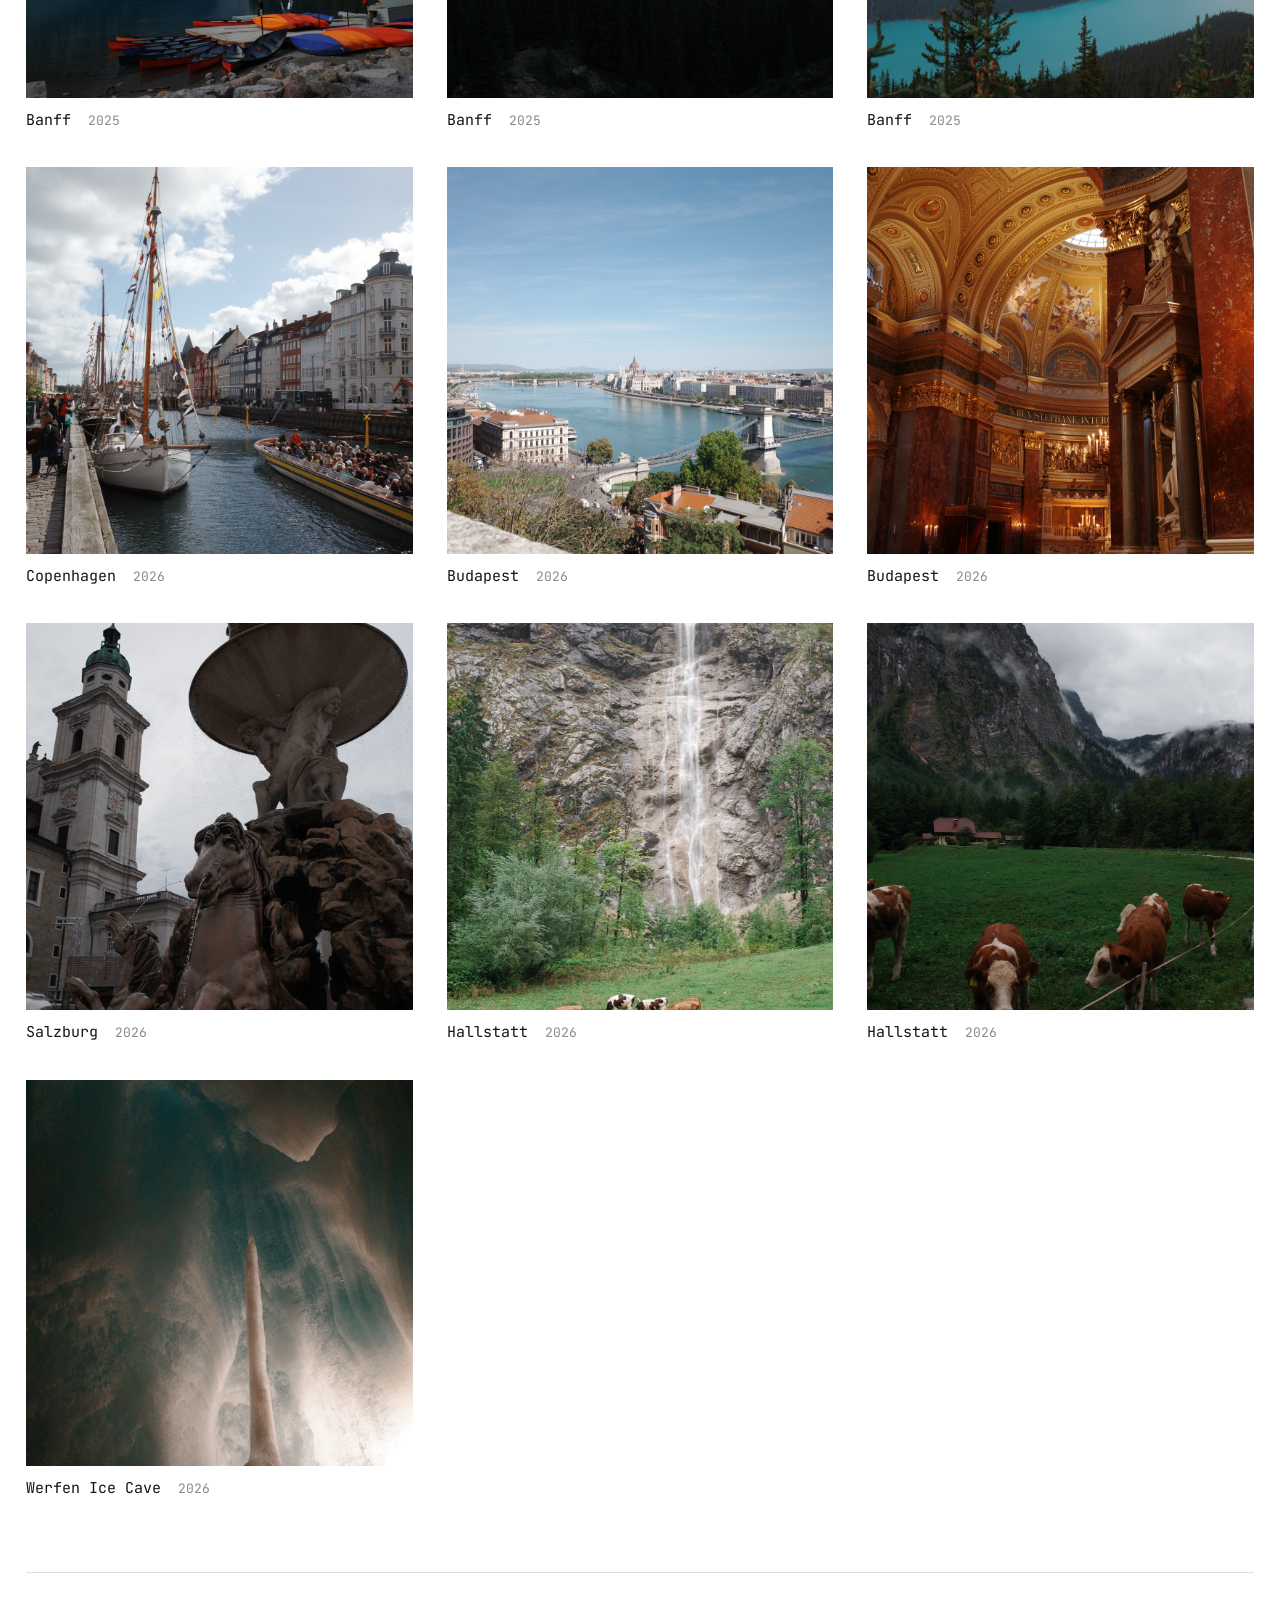
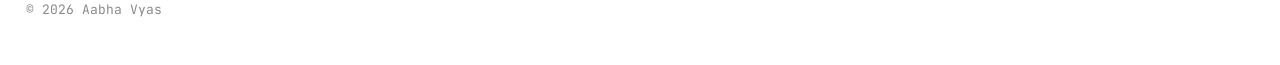
==== commit 57765224: "Update interests and remove duplicate Moraine Lake photo Co-Authored-By: Claude Opus 5.5 <noreply@an" ====
--- a/index.html
+++ b/index.html
@@ -17,8 +17,7 @@
     <p class="site-name">~ Aabha Vyas ~</p>
     <p><b>Currently:</b> Software Engineer @ CME Group, Chicago</p>
     <p><b>Previously:</b> Computer Science @ UIUC</p>
-    <!-- Edit this line to whatever you actually like talking about. -->
-    <p class="about"><b>Talk to me about:</b> AI agent evals, carbon-aware computing, messaging infrastructure, <mark>travel photography</mark>, and <mark>Chicago</mark>.</p>
+    <p class="about"><b>Talk to me about:</b> <mark>jasmine matcha</mark> (I've hosted a matcha caf&eacute; at home), swimming, sewing, DIY gel nails, <mark>public transportation</mark>, and travel photography (I shoot on a Ricoh GR III).</p>
   </div>
   <div class="intro-right">
     <p class="clock"><span id="clock">&nbsp;</span> <span class="faint">in Chicago</span></p>
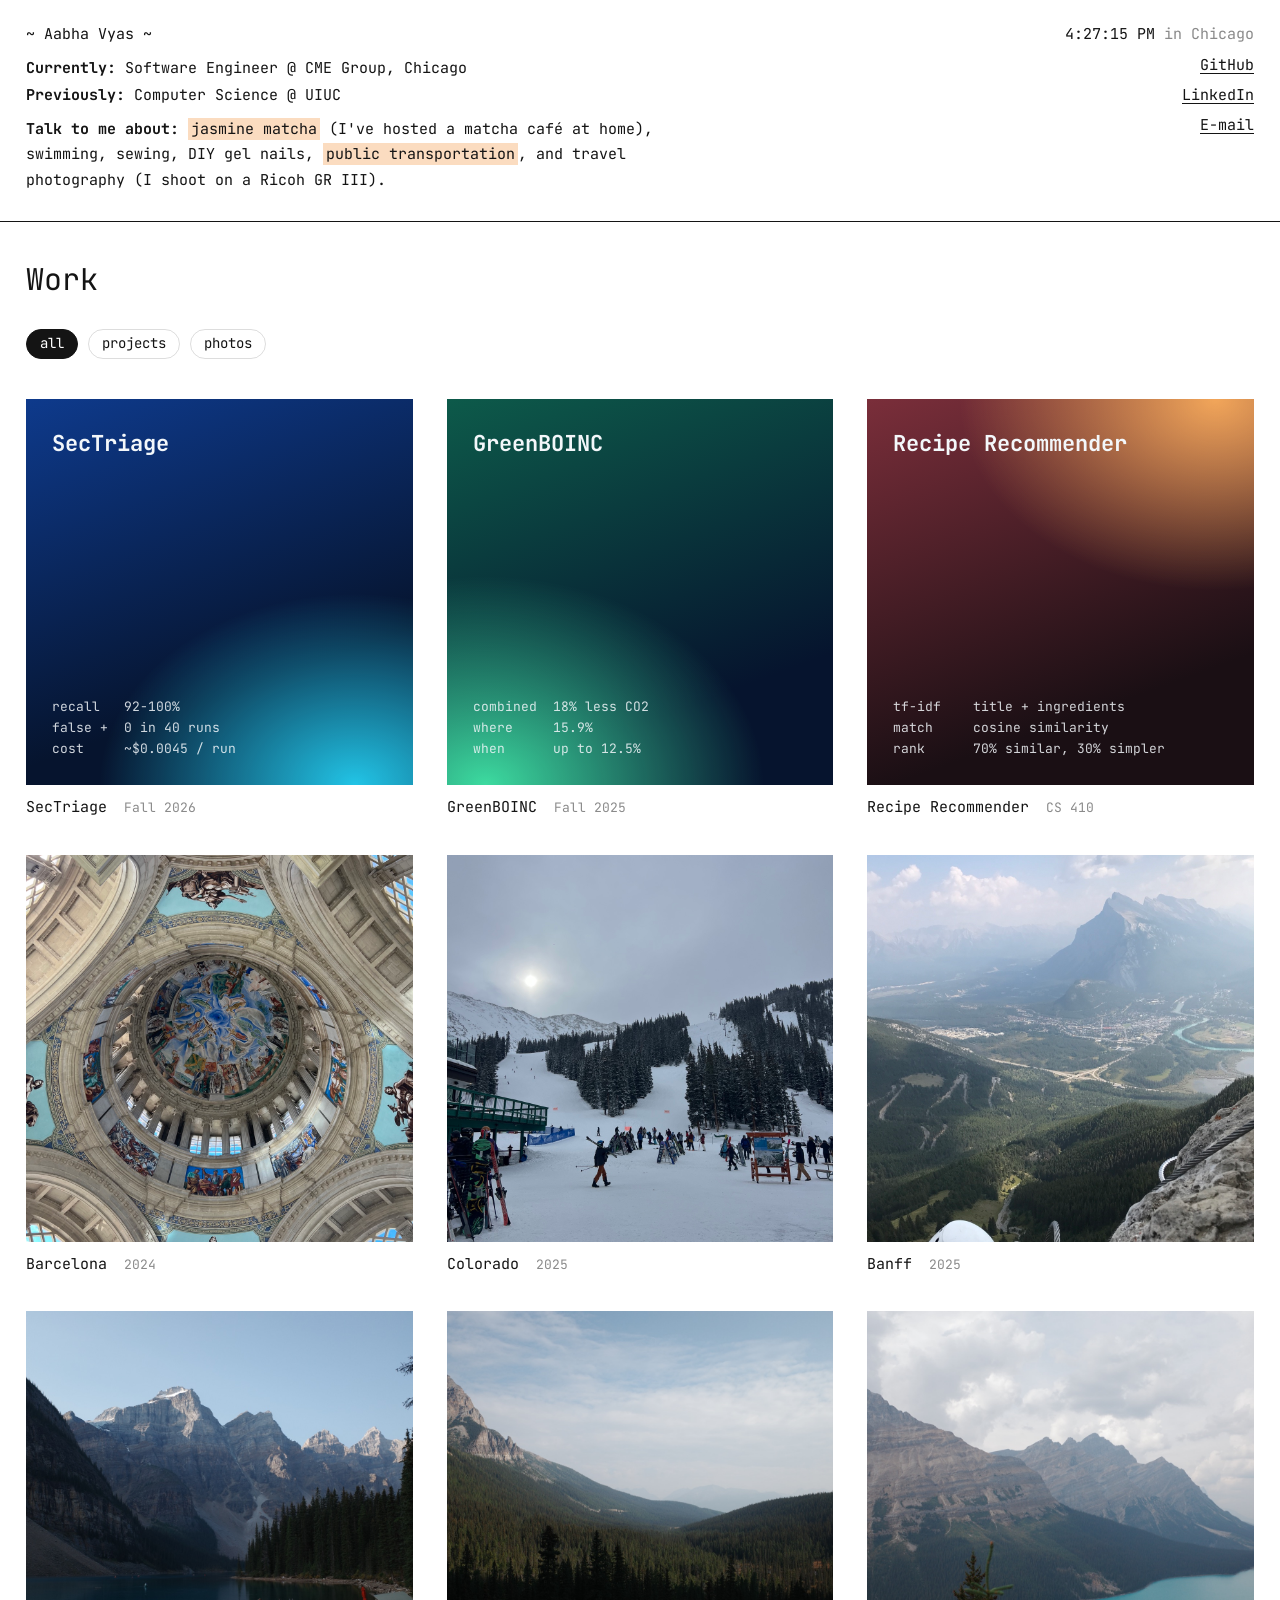
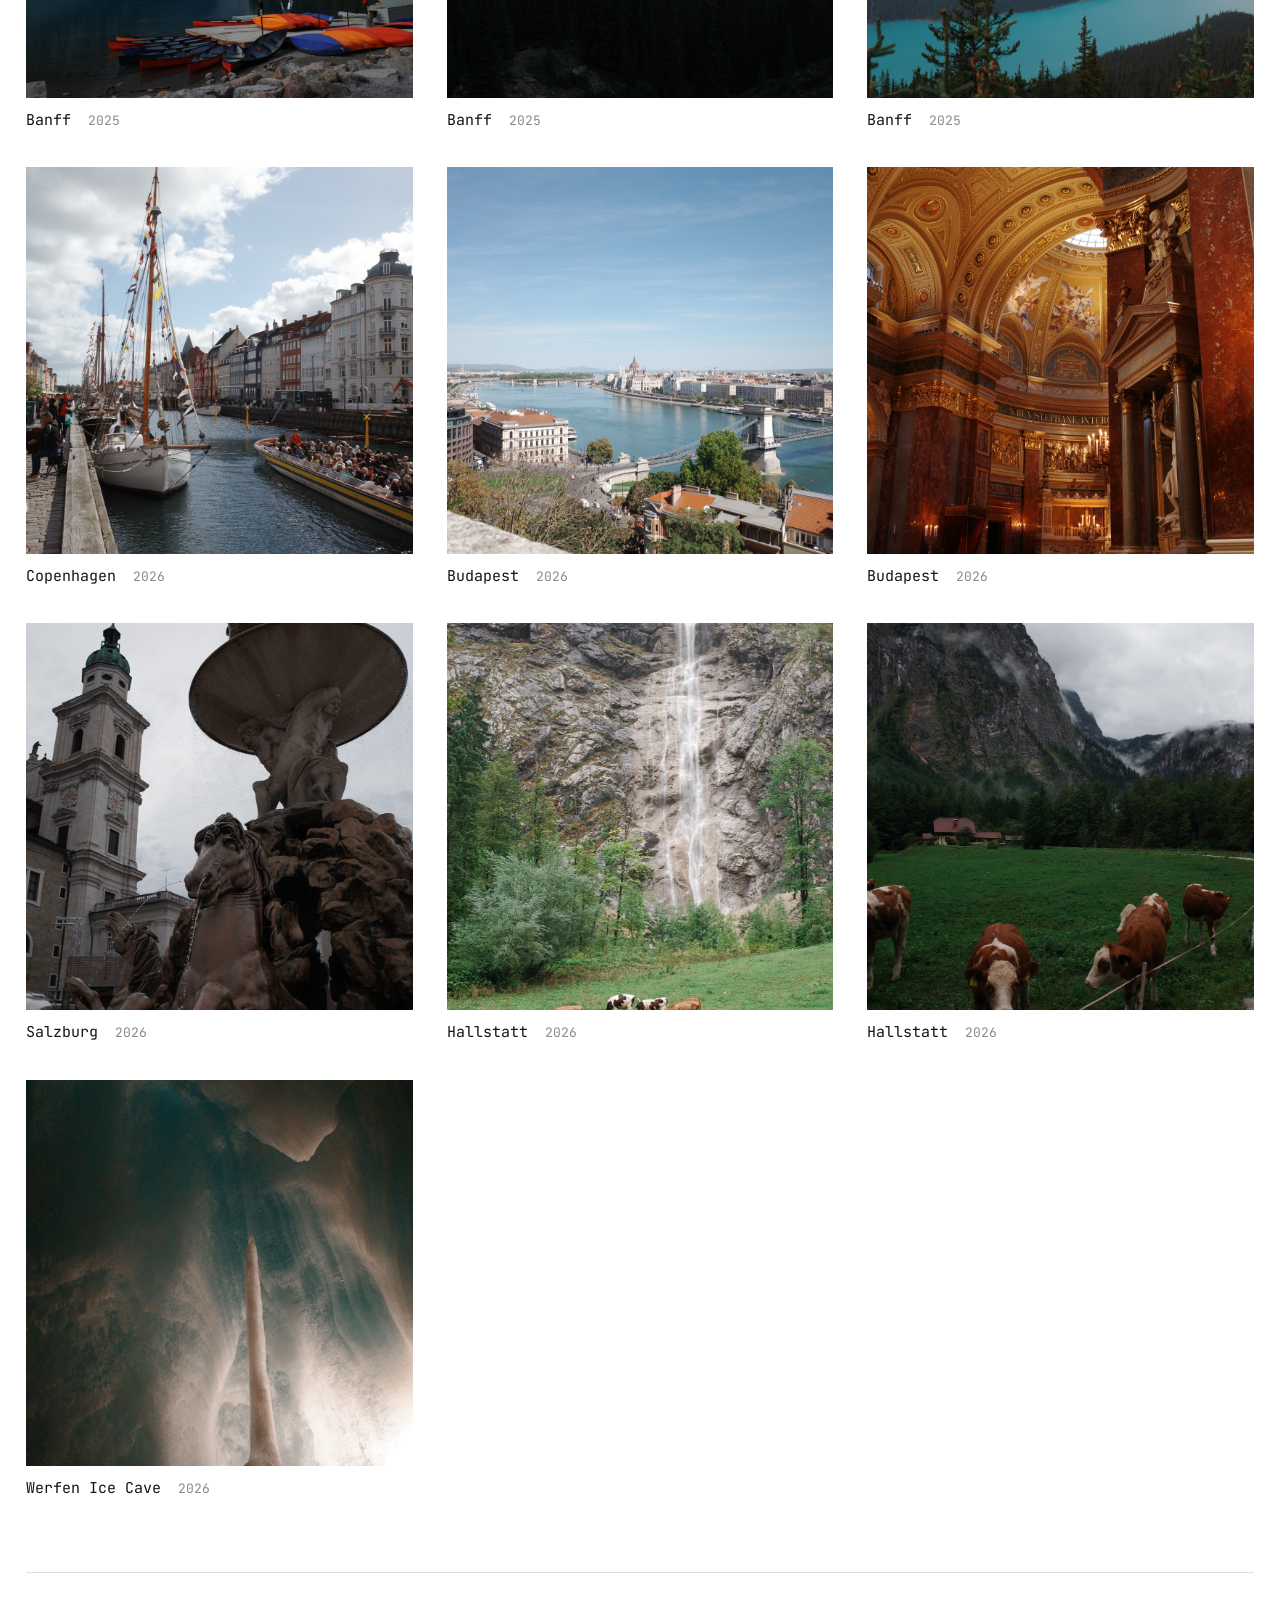
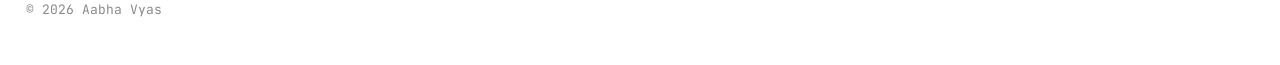
==== commit 610dfa31: "Add jasmine flower favicon Co-Authored-By: Claude Opus 5.5 <noreply@anthropic.com>" ====
--- a/index.html
+++ b/index.html
@@ -9,6 +9,9 @@
 <link rel="preconnect" href="https://fonts.googleapis.com">
 <link rel="preconnect" href="https://fonts.gstatic.com" crossorigin>
 <link href="https://fonts.googleapis.com/css2?family=JetBrains+Mono:wght@400;700&display=swap" rel="stylesheet">
+<link rel="icon" href="favicon.svg" type="image/svg+xml">
+<link rel="icon" href="favicon-32.png" sizes="32x32" type="image/png">
+<link rel="apple-touch-icon" href="apple-touch-icon.png">
 <link rel="stylesheet" href="style.css">
 </head>
 <body>
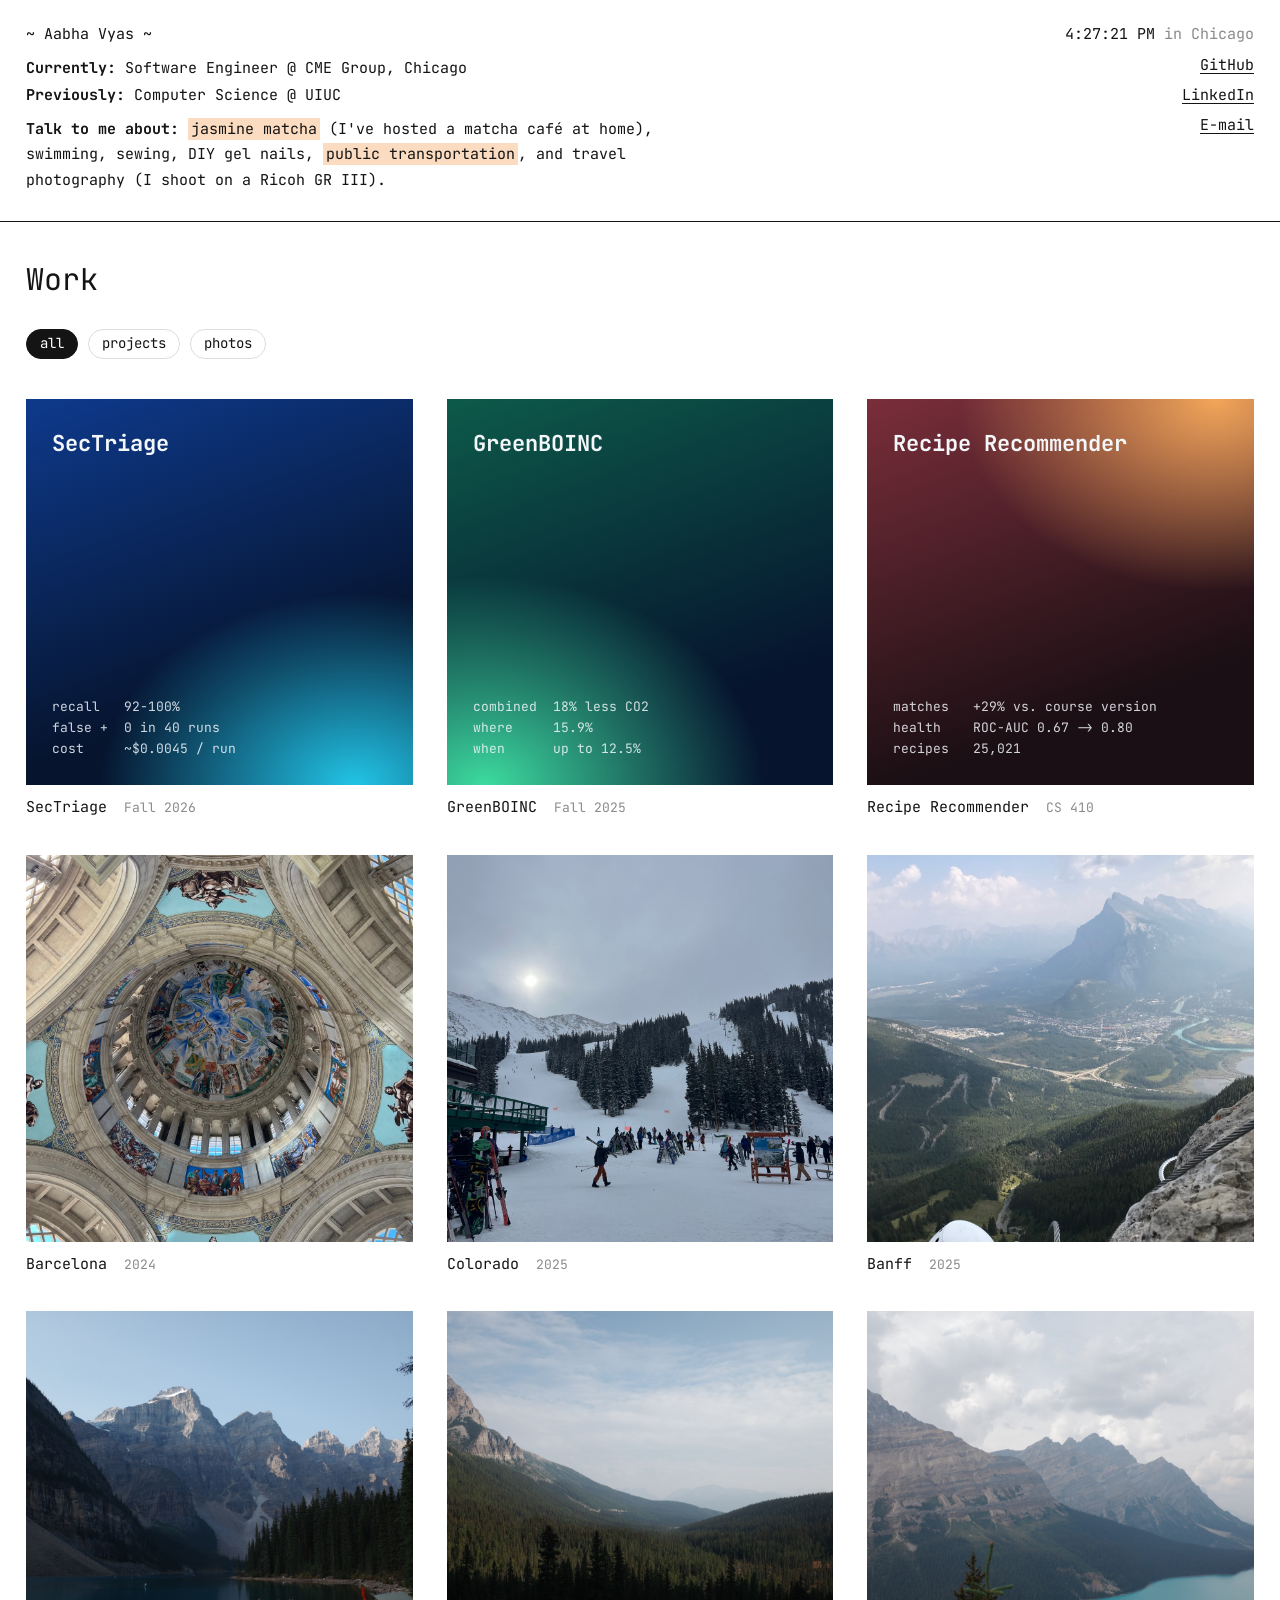
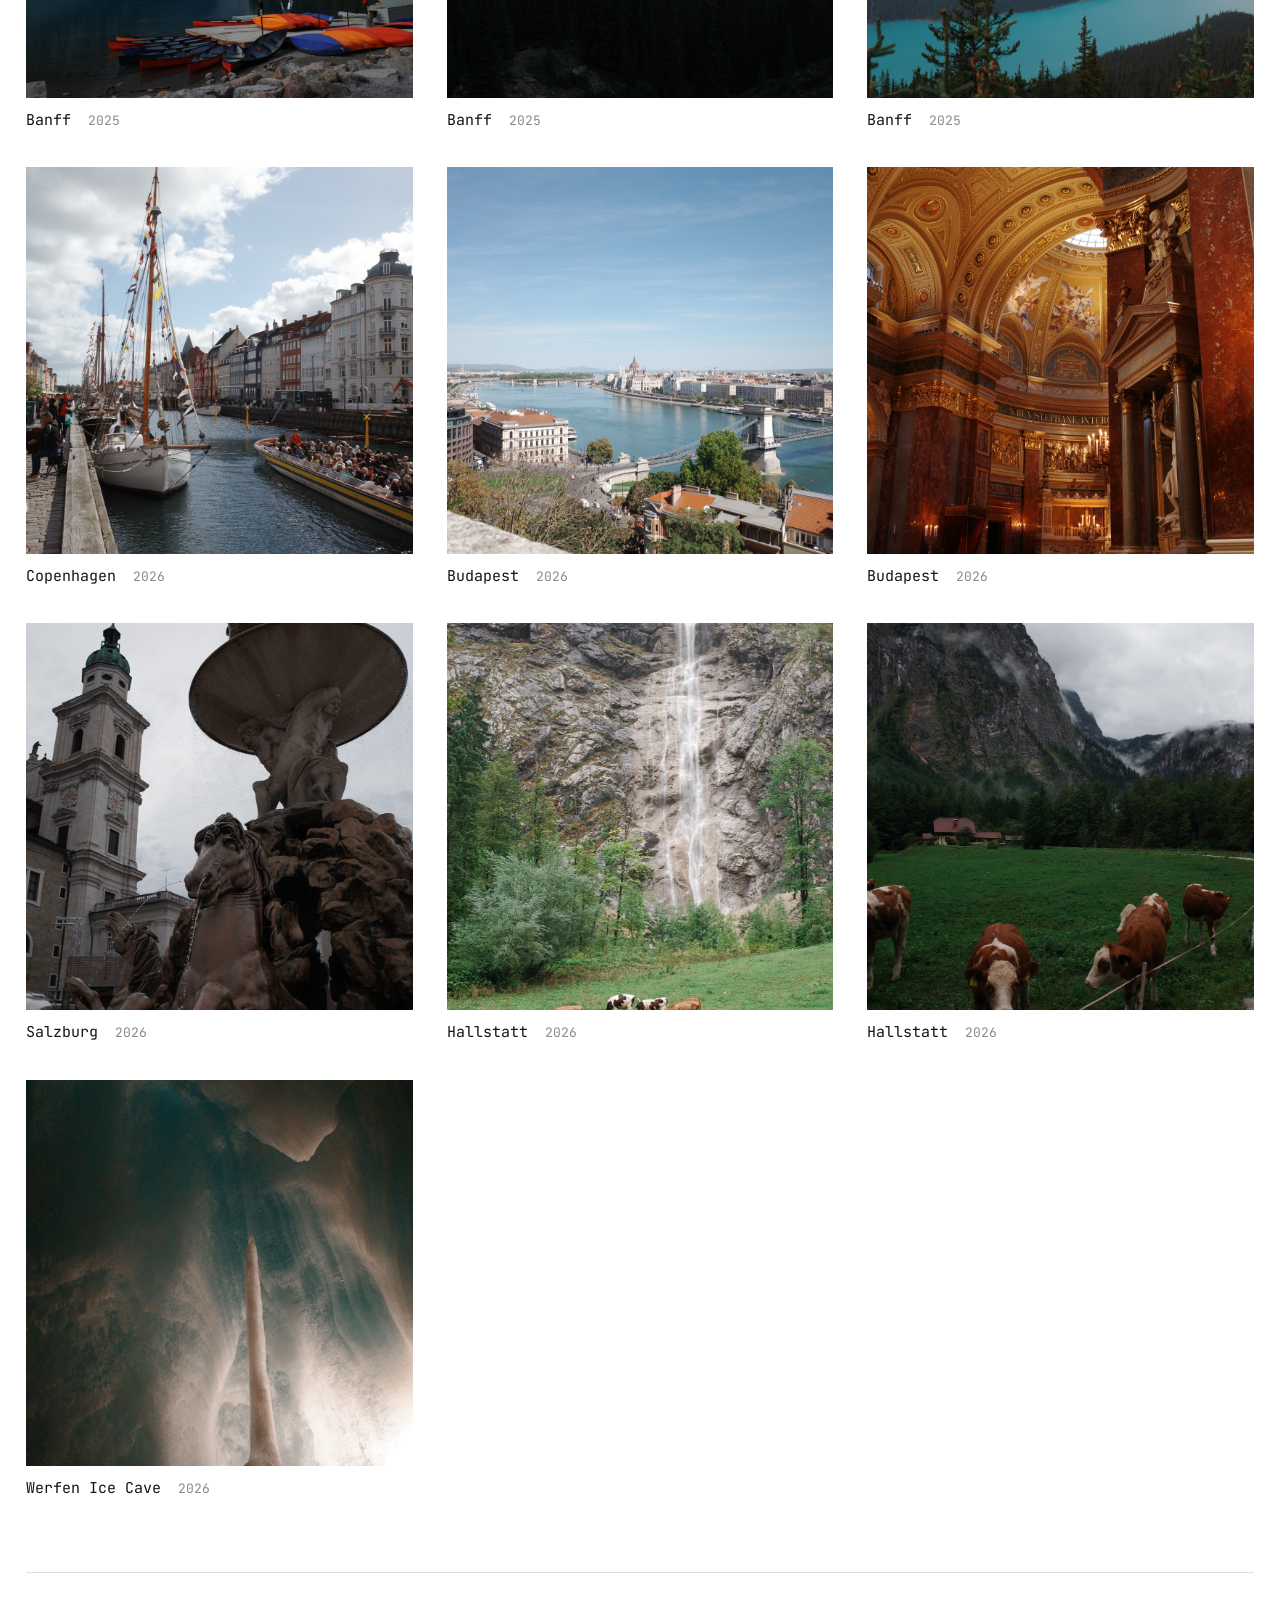
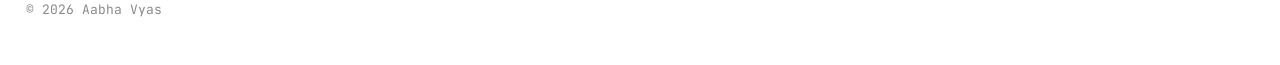
==== commit 77ab9fbd: "Update Recipe Recommender with ML results; remove co-author credits Co-Authored-By: Claude Opus 5.5 " ====
--- a/index.html
+++ b/index.html
@@ -62,9 +62,9 @@
     <a class="tile" data-kind="projects" href="recipes.html">
       <div class="poster recipe">
         <div class="name">Recipe Recommender</div>
-        <pre>tf-idf    title + ingredients
-match     cosine similarity
-rank      70% similar, 30% simpler</pre>
+        <pre>matches   +29% vs. course version
+health    ROC-AUC 0.67 -> 0.80
+recipes   25,021</pre>
       </div>
       <p class="tile-cap">Recipe Recommender <span class="tag">CS 410</span></p>
     </a>
--- a/style.css
+++ b/style.css
@@ -13,6 +13,9 @@
 }
 
 * { box-sizing: border-box; }
+/* jasmine cursor; the click point is the flower's center */
+html, body { cursor: url("favicon-32.png") 16 15, auto; }
+a, button, .pill, .grid figure, #lightbox, [role="button"] { cursor: url("favicon-32.png") 16 15, pointer; }
 html { scroll-behavior: smooth; }
 body {
   margin: 0;
@@ -51,7 +54,7 @@
 .work h2 { font-size: 30px; font-weight: 400; margin: 38px 0 30px; }
 .pills { display: flex; gap: 10px; flex-wrap: wrap; margin-bottom: 40px; }
 .pill {
-  font: inherit; font-size: 14px; color: var(--text); background: transparent; cursor: pointer;
+  font: inherit; font-size: 14px; color: var(--text); background: transparent;
   border: 1px solid var(--line); border-radius: 99px; padding: 2px 13px;
 }
 .pill:hover { border-color: var(--text); }
@@ -122,12 +125,12 @@
 
 /* gallery */
 .grid { column-count: 3; column-gap: 18px; padding-bottom: 70px; }
-.grid figure { margin: 0 0 18px; break-inside: avoid; cursor: zoom-in; }
+.grid figure { margin: 0 0 18px; break-inside: avoid; }
 .grid img { width: 100%; }
 .grid figcaption { font-size: 13px; color: var(--dim); padding-top: 6px; }
 .empty { color: var(--dim); padding: 30px 0 80px; }
 #lightbox { position: fixed; inset: 0; z-index: 20; background: rgba(255, 255, 255, .96); display: none;
-  align-items: center; justify-content: center; flex-direction: column; padding: 20px; cursor: zoom-out; }
+  align-items: center; justify-content: center; flex-direction: column; padding: 20px; }
 #lightbox.open { display: flex; }
 #lightbox img { max-height: 84vh; max-width: 94vw; }
 #lightbox p { margin: 12px 0 0; font-size: 14px; }
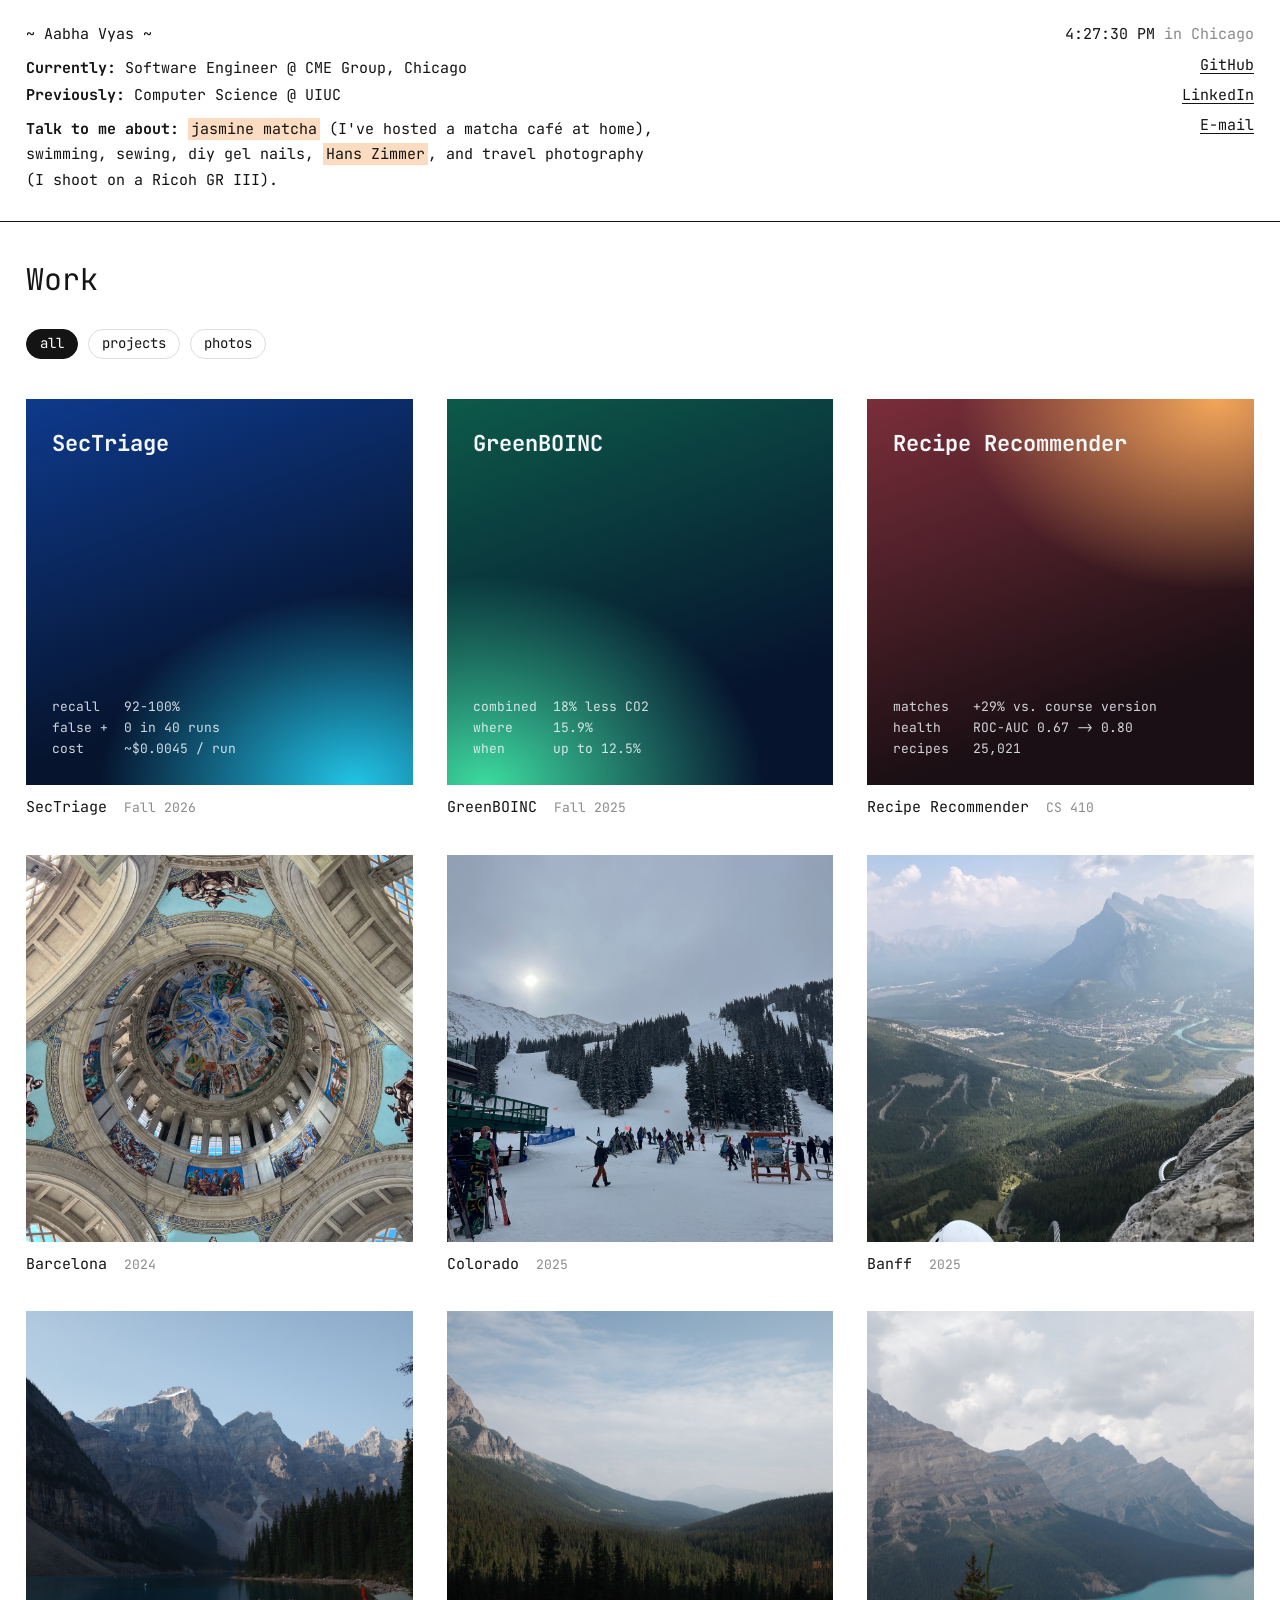
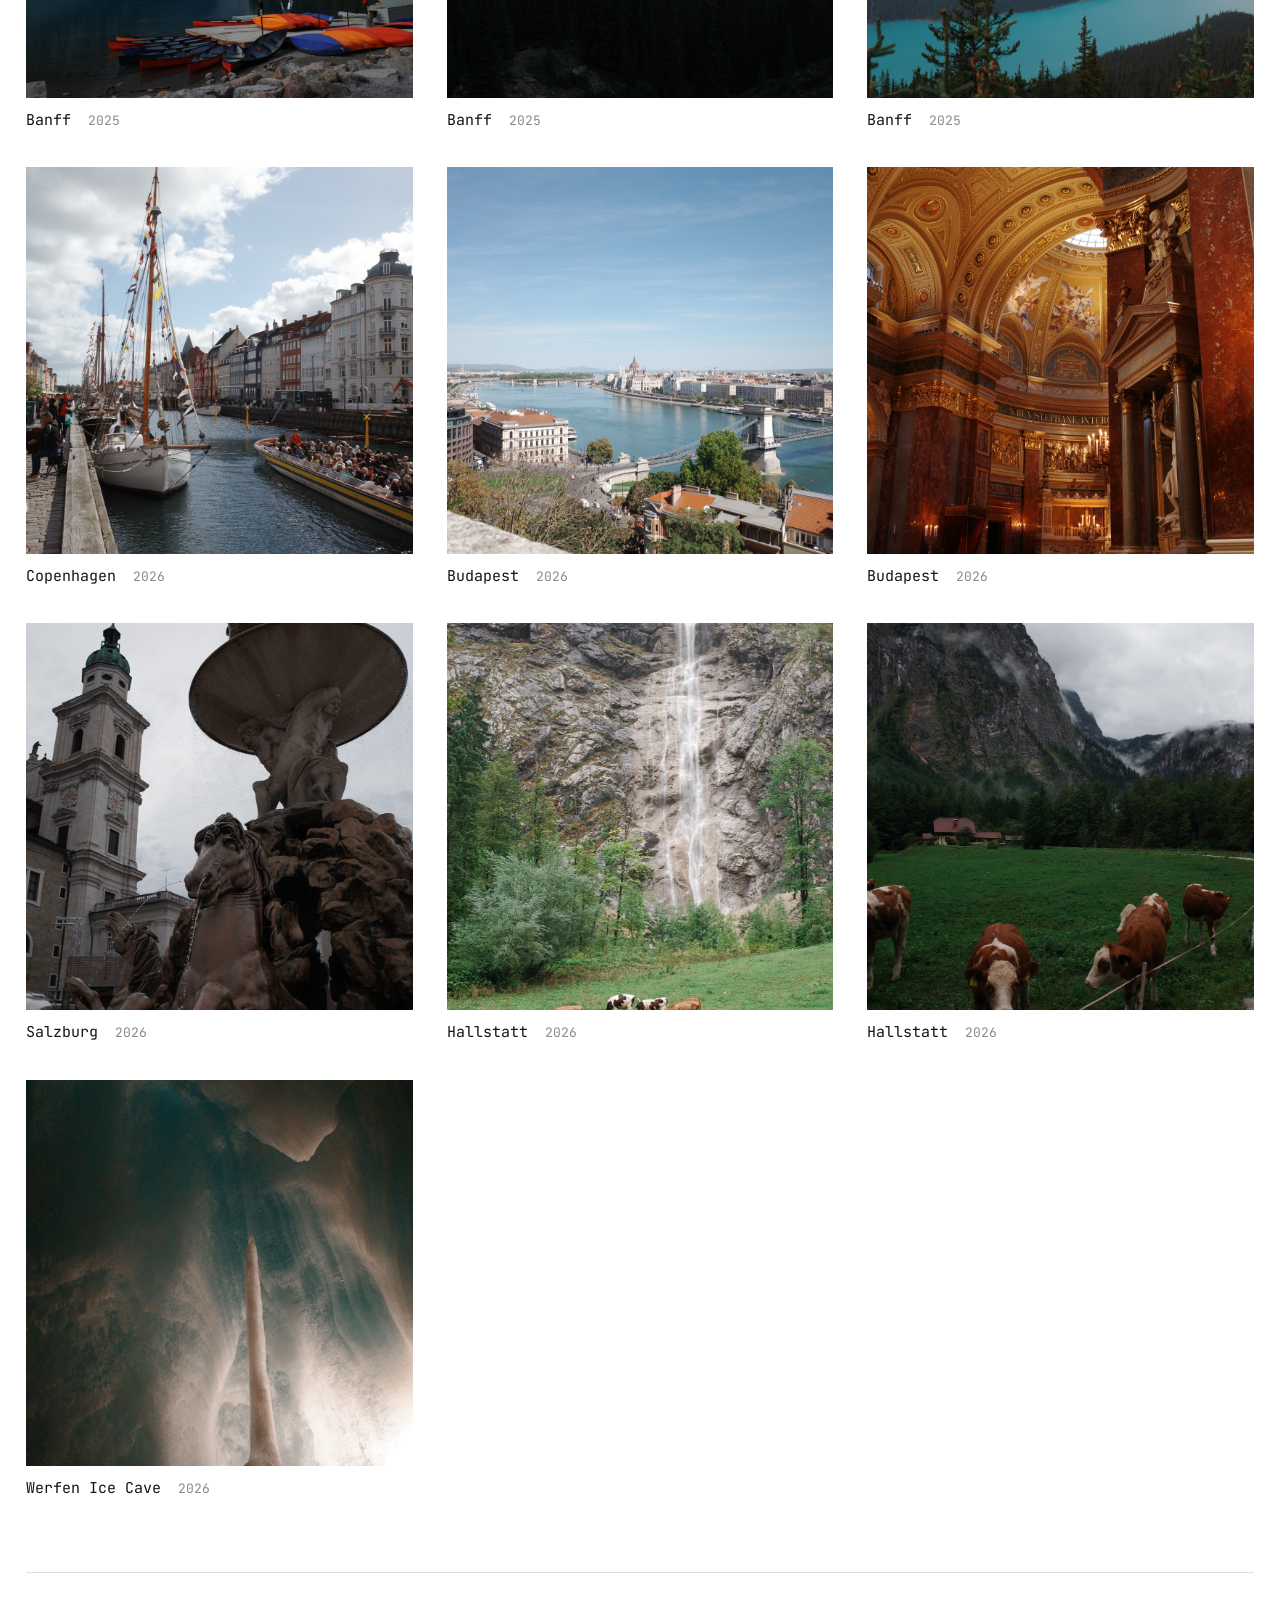
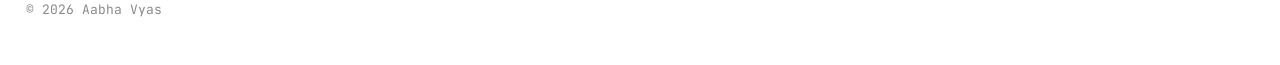
==== commit 6d2e7cf2: "Update interests: add Hans Zimmer, lowercase diy Co-Authored-By: Claude Opus 5.5 <noreply@anthropic." ====
--- a/index.html
+++ b/index.html
@@ -20,7 +20,7 @@
     <p class="site-name">~ Aabha Vyas ~</p>
     <p><b>Currently:</b> Software Engineer @ CME Group, Chicago</p>
     <p><b>Previously:</b> Computer Science @ UIUC</p>
-    <p class="about"><b>Talk to me about:</b> <mark>jasmine matcha</mark> (I've hosted a matcha caf&eacute; at home), swimming, sewing, DIY gel nails, <mark>public transportation</mark>, and travel photography (I shoot on a Ricoh GR III).</p>
+    <p class="about"><b>Talk to me about:</b> <mark>jasmine matcha</mark> (I've hosted a matcha caf&eacute; at home), swimming, sewing, diy gel nails, <mark>Hans Zimmer</mark>, and travel photography (I shoot on a Ricoh GR III).</p>
   </div>
   <div class="intro-right">
     <p class="clock"><span id="clock">&nbsp;</span> <span class="faint">in Chicago</span></p>
